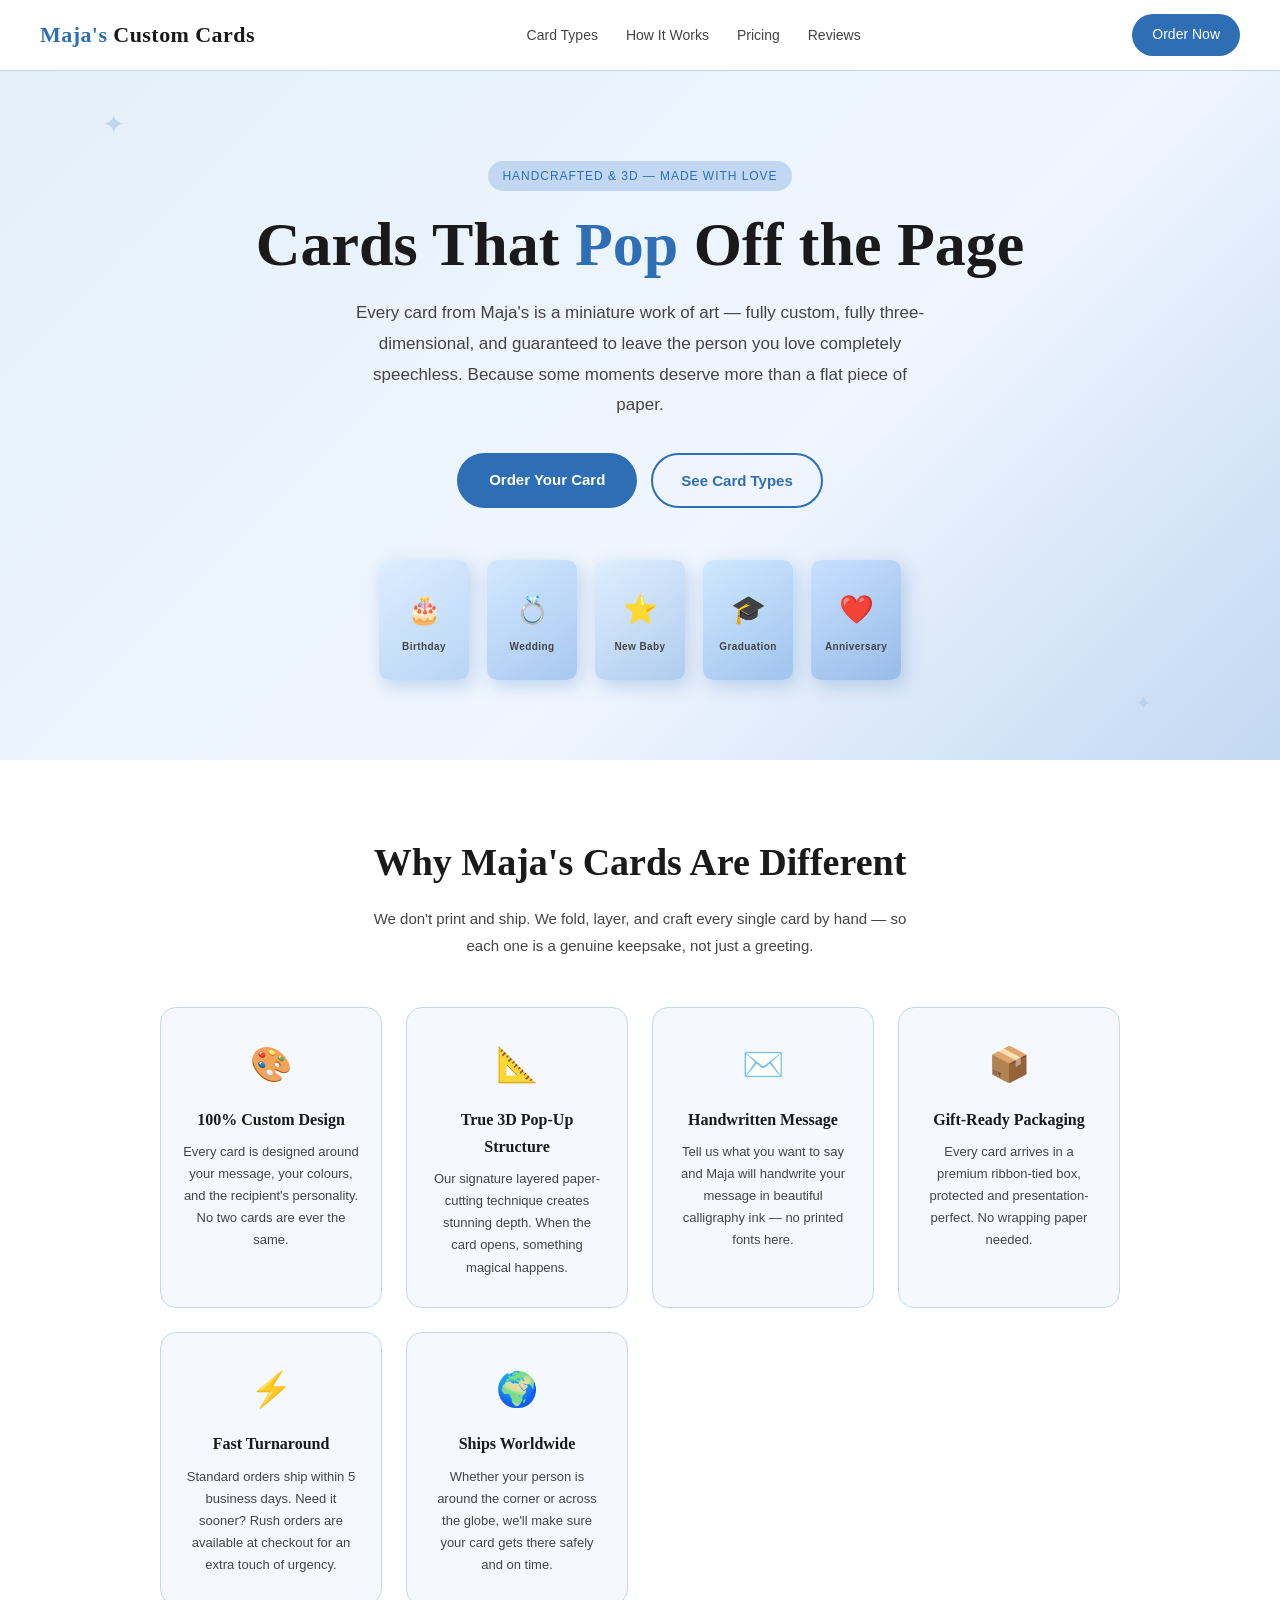
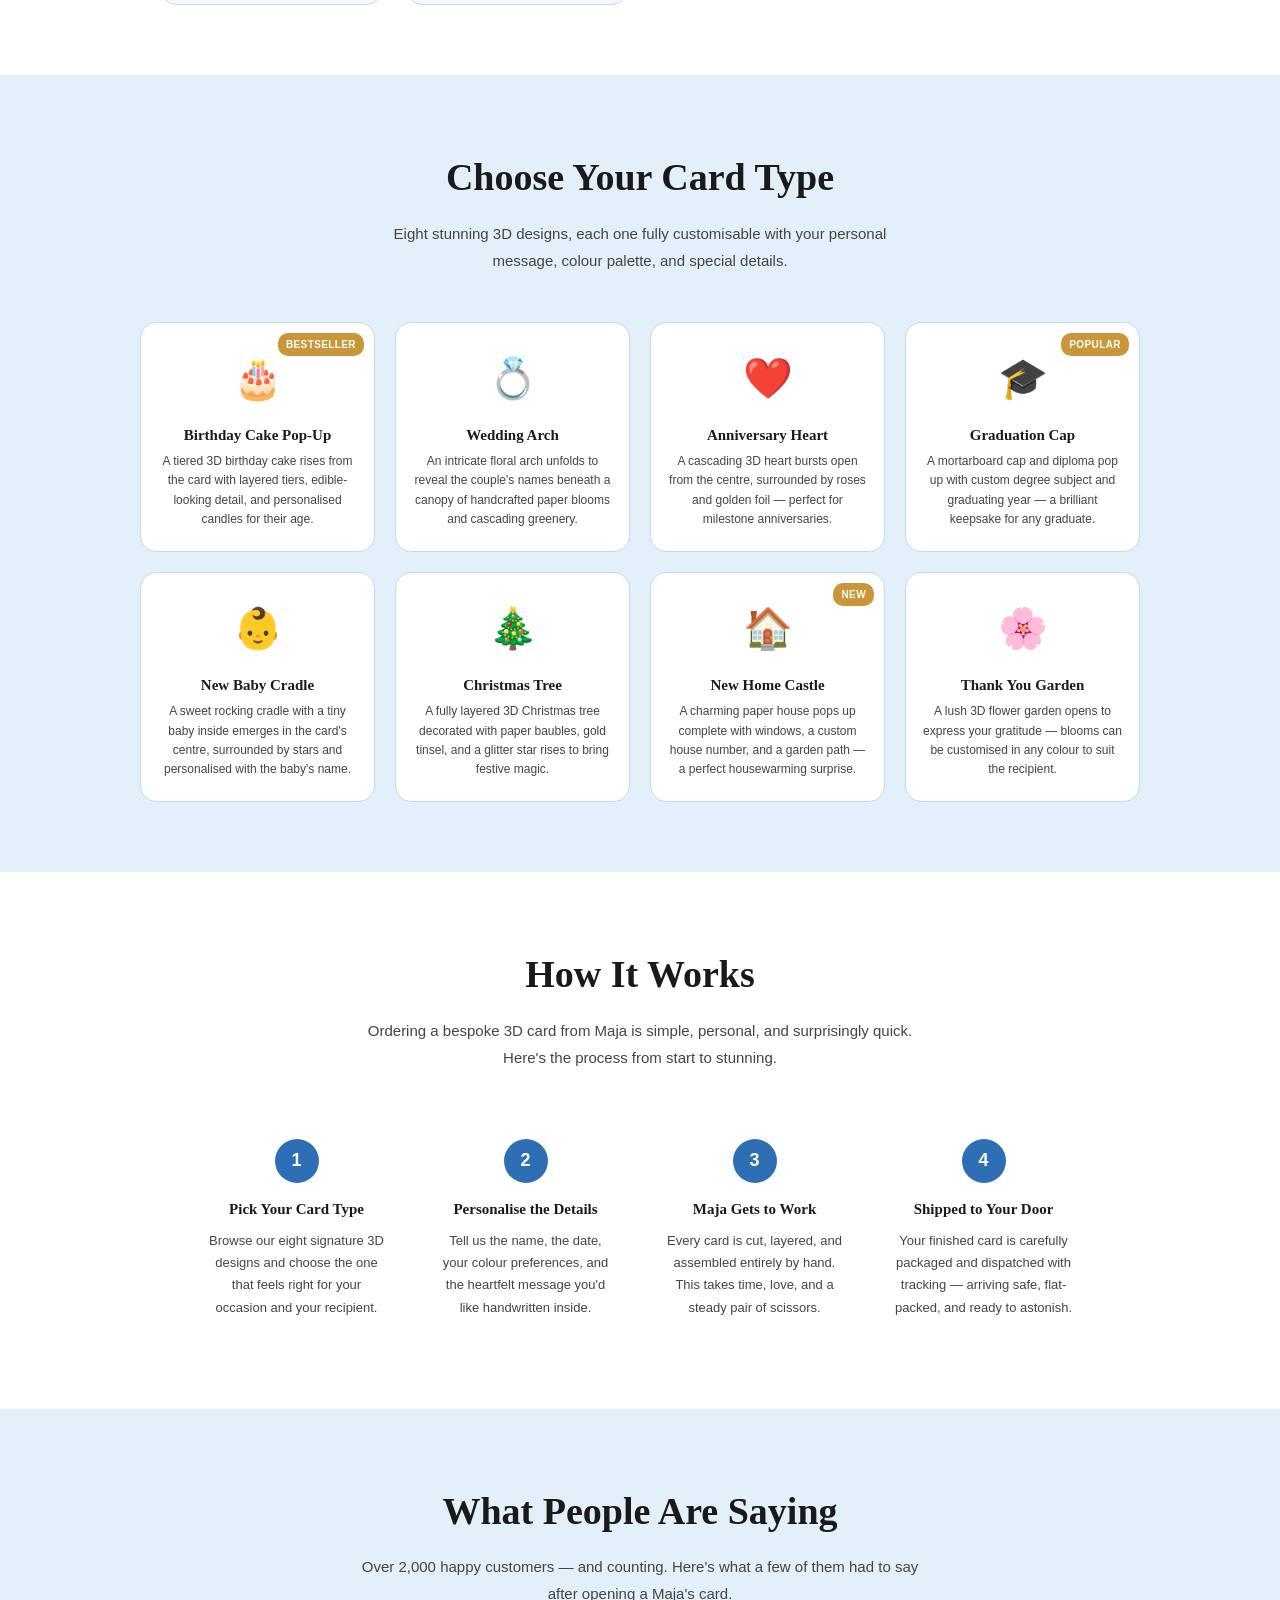
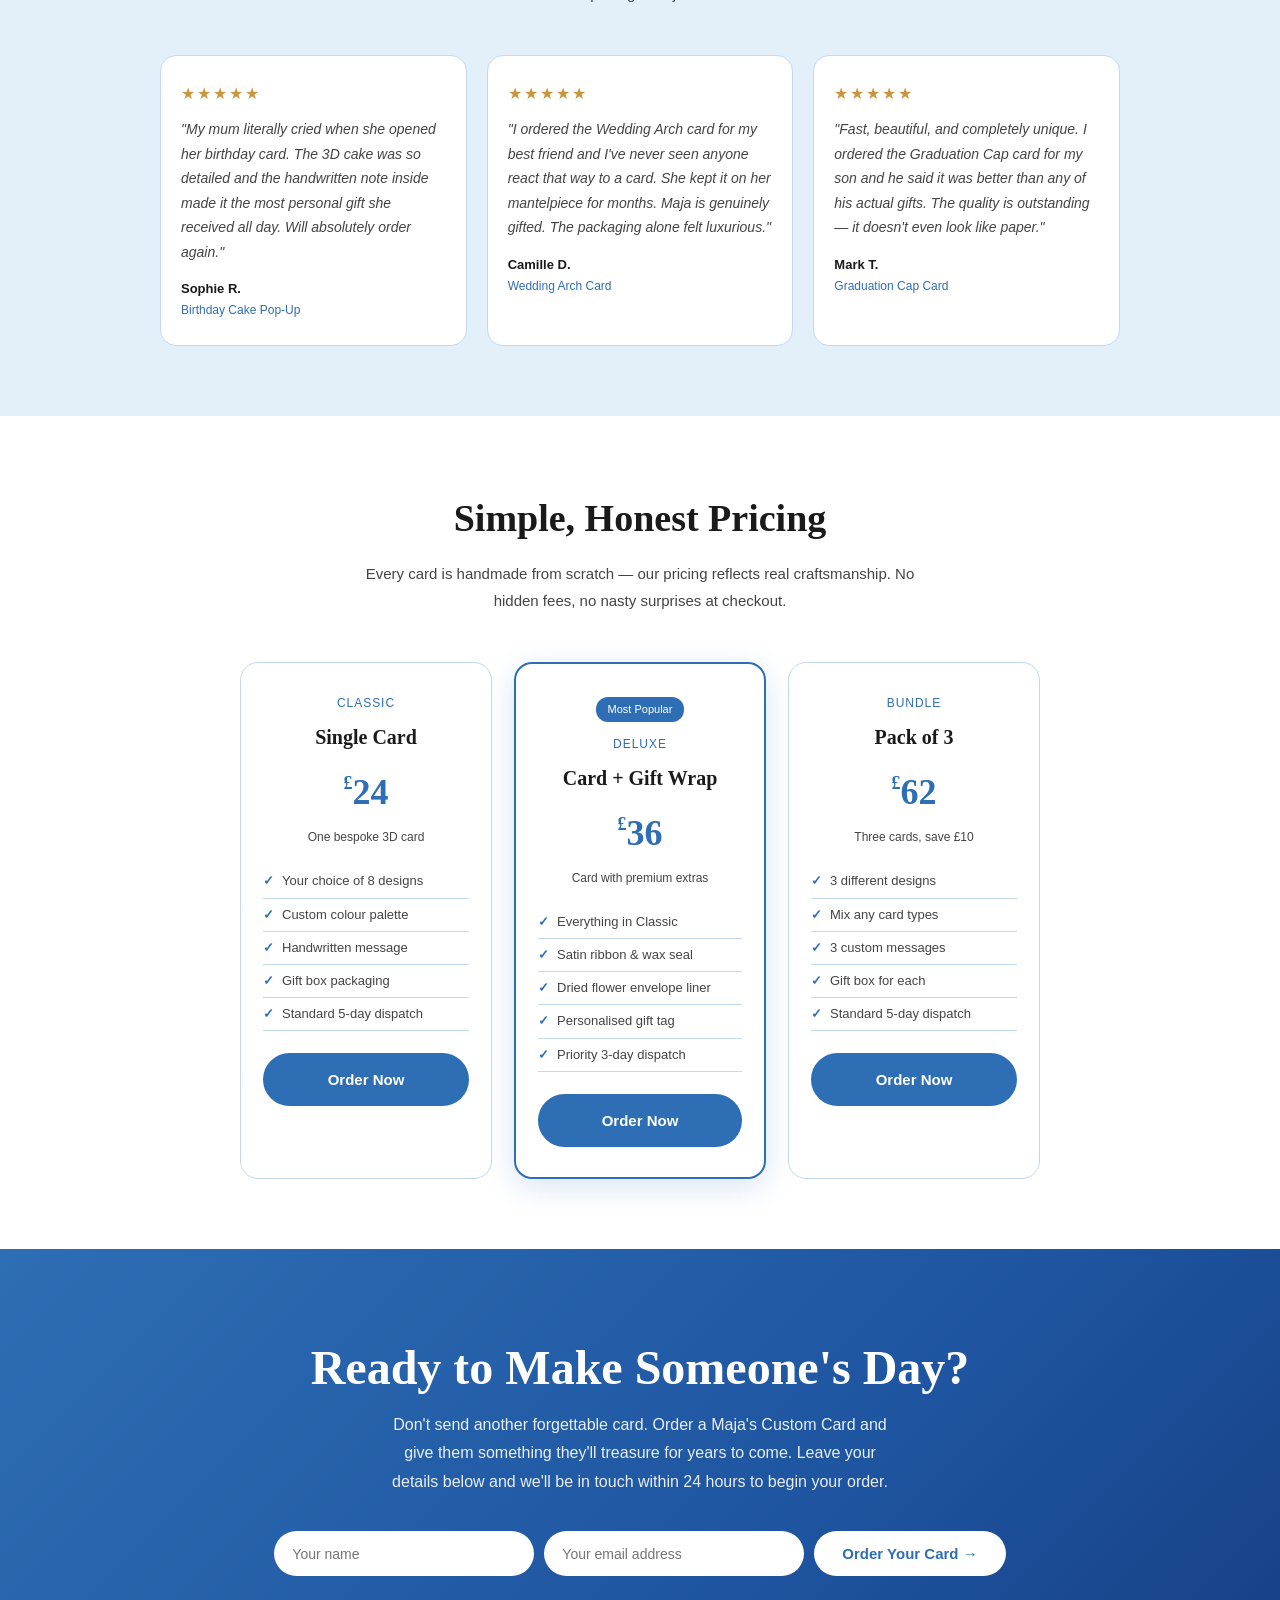
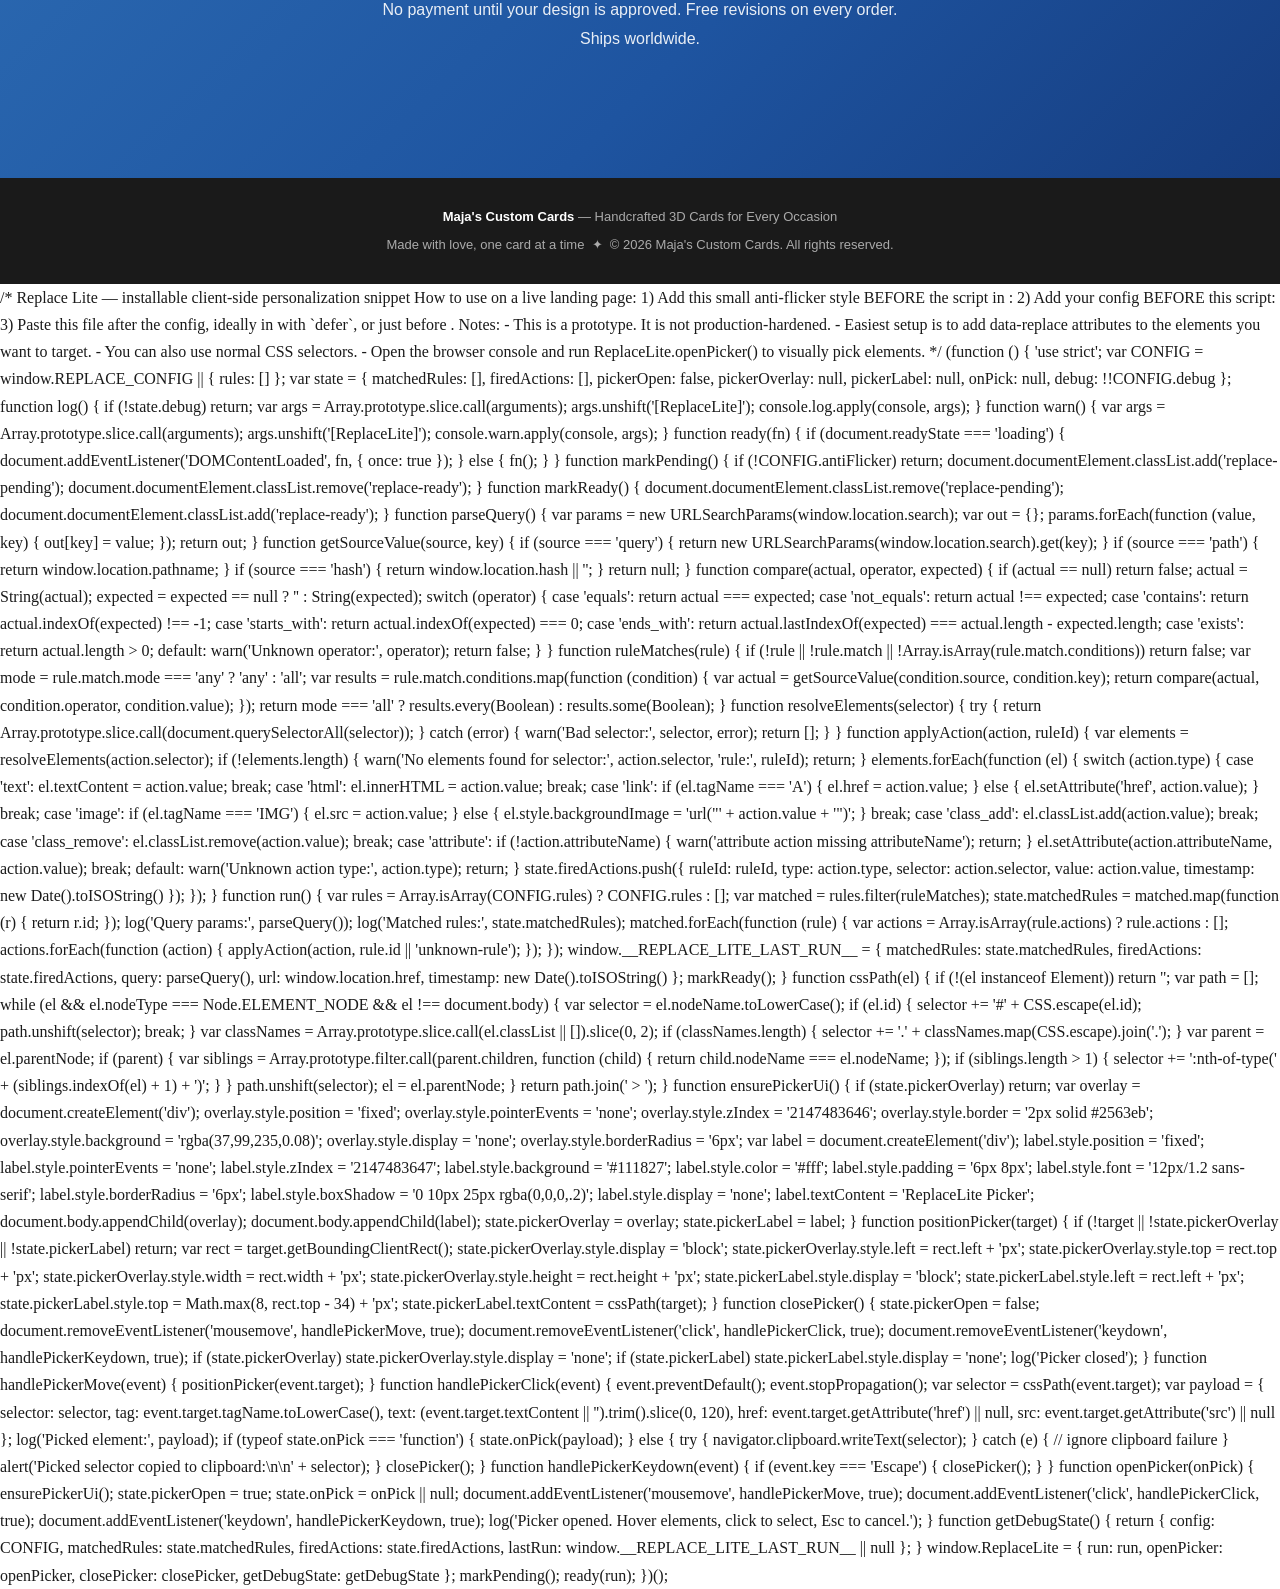
==== index.html @ 39af9af3 "Update index.html to include Replace app MVP code" ====
<!DOCTYPE html>
<html lang="en">
<head>
<meta charset="UTF-8"/>
<meta name="viewport" content="width=device-width, initial-scale=1.0"/>
<title>Maja's Custom Cards</title>
<link rel="stylesheet" href="style.css"/>
  <style>
  html.replace-pending body { opacity: 0; transition: opacity .12s ease; }
  html.replace-ready body { opacity: 1; }
</style>
</head>
<body>

<!-- NAV -->
<nav>
  <div class="logo">Maja's <span>Custom Cards</span></div>
  <ul class="nav-links">
    <li><a href="#cards">Card Types</a></li>
    <li><a href="#how">How It Works</a></li>
    <li><a href="#pricing">Pricing</a></li>
    <li><a href="#reviews">Reviews</a></li>
  </ul>
  <a href="#order" class="nav-cta">Order Now</a>
</nav>

<!-- HERO -->
<section class="hero">
  <div class="hero-tag">Handcrafted &amp; 3D — Made with Love</div>
  <h1 data-replace="headline">Cards That <em>Pop</em> Off the Page</h1>
  <p data-replace="subheadline">Every card from Maja's is a miniature work of art — fully custom, fully three-dimensional, and guaranteed to leave the person you love completely speechless. Because some moments deserve more than a flat piece of paper.</p>
  <div class="hero-btns">
    <a href="#order" class="btn-primary" data-replace="cta">Order Your Card</a>
    <a href="#cards" class="btn-outline">See Card Types</a>
  </div>
  <div class="hero-cards">
    <div class="hero-card-preview hc1">🎂<span>Birthday</span></div>
    <div class="hero-card-preview hc2">💍<span>Wedding</span></div>
    <div class="hero-card-preview hc3">⭐<span>New Baby</span></div>
    <div class="hero-card-preview hc4">🎓<span>Graduation</span></div>
    <div class="hero-card-preview hc5">❤️<span>Anniversary</span></div>
  </div>
</section>

<!-- WHY US -->
<section class="why" id="why">
  <div class="section-header">
    <h2>Why Maja's Cards Are Different</h2>
    <p>We don't print and ship. We fold, layer, and craft every single card by hand — so each one is a genuine keepsake, not just a greeting.</p>
  </div>
  <div class="why-grid">
    <div class="why-card">
      <span class="why-icon">🎨</span>
      <h3>100% Custom Design</h3>
      <p>Every card is designed around your message, your colours, and the recipient's personality. No two cards are ever the same.</p>
    </div>
    <div class="why-card">
      <span class="why-icon">📐</span>
      <h3>True 3D Pop-Up Structure</h3>
      <p>Our signature layered paper-cutting technique creates stunning depth. When the card opens, something magical happens.</p>
    </div>
    <div class="why-card">
      <span class="why-icon">✉️</span>
      <h3>Handwritten Message</h3>
      <p>Tell us what you want to say and Maja will handwrite your message in beautiful calligraphy ink — no printed fonts here.</p>
    </div>
    <div class="why-card">
      <span class="why-icon">📦</span>
      <h3>Gift-Ready Packaging</h3>
      <p>Every card arrives in a premium ribbon-tied box, protected and presentation-perfect. No wrapping paper needed.</p>
    </div>
    <div class="why-card">
      <span class="why-icon">⚡</span>
      <h3>Fast Turnaround</h3>
      <p>Standard orders ship within 5 business days. Need it sooner? Rush orders are available at checkout for an extra touch of urgency.</p>
    </div>
    <div class="why-card">
      <span class="why-icon">🌍</span>
      <h3>Ships Worldwide</h3>
      <p>Whether your person is around the corner or across the globe, we'll make sure your card gets there safely and on time.</p>
    </div>
  </div>
</section>

<!-- CARD TYPES -->
<section class="cards-section" id="cards">
  <div class="section-header">
    <h2>Choose Your Card Type</h2>
    <p>Eight stunning 3D designs, each one fully customisable with your personal message, colour palette, and special details.</p>
  </div>
  <div class="card-grid">
    <div class="card-item">
      <div class="card-badge">BESTSELLER</div>
      <span class="card-emoji">🎂</span>
      <div class="card-name">Birthday Cake Pop-Up</div>
      <div class="card-desc">A tiered 3D birthday cake rises from the card with layered tiers, edible-looking detail, and personalised candles for their age.</div>
    </div>
    <div class="card-item">
      <span class="card-emoji">💍</span>
      <div class="card-name">Wedding Arch</div>
      <div class="card-desc">An intricate floral arch unfolds to reveal the couple's names beneath a canopy of handcrafted paper blooms and cascading greenery.</div>
    </div>
    <div class="card-item">
      <span class="card-emoji">❤️</span>
      <div class="card-name">Anniversary Heart</div>
      <div class="card-desc">A cascading 3D heart bursts open from the centre, surrounded by roses and golden foil — perfect for milestone anniversaries.</div>
    </div>
    <div class="card-item">
      <div class="card-badge">POPULAR</div>
      <span class="card-emoji">🎓</span>
      <div class="card-name">Graduation Cap</div>
      <div class="card-desc">A mortarboard cap and diploma pop up with custom degree subject and graduating year — a brilliant keepsake for any graduate.</div>
    </div>
    <div class="card-item">
      <span class="card-emoji">👶</span>
      <div class="card-name">New Baby Cradle</div>
      <div class="card-desc">A sweet rocking cradle with a tiny baby inside emerges in the card's centre, surrounded by stars and personalised with the baby's name.</div>
    </div>
    <div class="card-item">
      <span class="card-emoji">🎄</span>
      <div class="card-name">Christmas Tree</div>
      <div class="card-desc">A fully layered 3D Christmas tree decorated with paper baubles, gold tinsel, and a glitter star rises to bring festive magic.</div>
    </div>
    <div class="card-item">
      <div class="card-badge">NEW</div>
      <span class="card-emoji">🏠</span>
      <div class="card-name">New Home Castle</div>
      <div class="card-desc">A charming paper house pops up complete with windows, a custom house number, and a garden path — a perfect housewarming surprise.</div>
    </div>
    <div class="card-item">
      <span class="card-emoji">🌸</span>
      <div class="card-name">Thank You Garden</div>
      <div class="card-desc">A lush 3D flower garden opens to express your gratitude — blooms can be customised in any colour to suit the recipient.</div>
    </div>
  </div>
</section>

<!-- HOW IT WORKS -->
<section class="how" id="how">
  <div class="section-header">
    <h2>How It Works</h2>
    <p>Ordering a bespoke 3D card from Maja is simple, personal, and surprisingly quick. Here's the process from start to stunning.</p>
  </div>
  <div class="steps">
    <div class="step">
      <div class="step-num">1</div>
      <h3>Pick Your Card Type</h3>
      <p>Browse our eight signature 3D designs and choose the one that feels right for your occasion and your recipient.</p>
    </div>
    <div class="step">
      <div class="step-num">2</div>
      <h3>Personalise the Details</h3>
      <p>Tell us the name, the date, your colour preferences, and the heartfelt message you'd like handwritten inside.</p>
    </div>
    <div class="step">
      <div class="step-num">3</div>
      <h3>Maja Gets to Work</h3>
      <p>Every card is cut, layered, and assembled entirely by hand. This takes time, love, and a steady pair of scissors.</p>
    </div>
    <div class="step">
      <div class="step-num">4</div>
      <h3>Shipped to Your Door</h3>
      <p>Your finished card is carefully packaged and dispatched with tracking — arriving safe, flat-packed, and ready to astonish.</p>
    </div>
  </div>
</section>

<!-- TESTIMONIALS -->
<section class="testimonials" id="reviews">
  <div class="section-header">
    <h2>What People Are Saying</h2>
    <p>Over 2,000 happy customers — and counting. Here's what a few of them had to say after opening a Maja's card.</p>
  </div>
  <div class="testi-grid">
    <div class="testi-card">
      <div class="testi-stars">★★★★★</div>
      <p class="testi-text">"My mum literally cried when she opened her birthday card. The 3D cake was so detailed and the handwritten note inside made it the most personal gift she received all day. Will absolutely order again."</p>
      <div class="testi-name">Sophie R.</div>
      <div class="testi-detail">Birthday Cake Pop-Up</div>
    </div>
    <div class="testi-card">
      <div class="testi-stars">★★★★★</div>
      <p class="testi-text">"I ordered the Wedding Arch card for my best friend and I've never seen anyone react that way to a card. She kept it on her mantelpiece for months. Maja is genuinely gifted. The packaging alone felt luxurious."</p>
      <div class="testi-name">Camille D.</div>
      <div class="testi-detail">Wedding Arch Card</div>
    </div>
    <div class="testi-card">
      <div class="testi-stars">★★★★★</div>
      <p class="testi-text">"Fast, beautiful, and completely unique. I ordered the Graduation Cap card for my son and he said it was better than any of his actual gifts. The quality is outstanding — it doesn't even look like paper."</p>
      <div class="testi-name">Mark T.</div>
      <div class="testi-detail">Graduation Cap Card</div>
    </div>
  </div>
</section>

<!-- PRICING -->
<section class="pricing" id="pricing">
  <div class="section-header">
    <h2>Simple, Honest Pricing</h2>
    <p>Every card is handmade from scratch — our pricing reflects real craftsmanship. No hidden fees, no nasty surprises at checkout.</p>
  </div>
  <div class="price-grid">
    <div class="price-card">
      <div class="price-label">Classic</div>
      <div class="price-name">Single Card</div>
      <div class="price-amount"><sup>£</sup>24</div>
      <div class="price-sub">One bespoke 3D card</div>
      <ul class="price-features">
        <li>Your choice of 8 designs</li>
        <li>Custom colour palette</li>
        <li>Handwritten message</li>
        <li>Gift box packaging</li>
        <li>Standard 5-day dispatch</li>
      </ul>
      <a href="#order" class="btn-primary" style="display:block;text-align:center">Order Now</a>
    </div>
    <div class="price-card featured">
      <div class="popular-badge">Most Popular</div>
      <div class="price-label">Deluxe</div>
      <div class="price-name">Card + Gift Wrap</div>
      <div class="price-amount"><sup>£</sup>36</div>
      <div class="price-sub">Card with premium extras</div>
      <ul class="price-features">
        <li>Everything in Classic</li>
        <li>Satin ribbon &amp; wax seal</li>
        <li>Dried flower envelope liner</li>
        <li>Personalised gift tag</li>
        <li>Priority 3-day dispatch</li>
      </ul>
      <a href="#order" class="btn-primary" style="display:block;text-align:center">Order Now</a>
    </div>
    <div class="price-card">
      <div class="price-label">Bundle</div>
      <div class="price-name">Pack of 3</div>
      <div class="price-amount"><sup>£</sup>62</div>
      <div class="price-sub">Three cards, save £10</div>
      <ul class="price-features">
        <li>3 different designs</li>
        <li>Mix any card types</li>
        <li>3 custom messages</li>
        <li>Gift box for each</li>
        <li>Standard 5-day dispatch</li>
      </ul>
      <a href="#order" class="btn-primary" style="display:block;text-align:center">Order Now</a>
    </div>
  </div>
</section>

<!-- FINAL CTA -->
<section class="cta" id="order">
  <h2>Ready to Make Someone's Day?</h2>
  <p>Don't send another forgettable card. Order a Maja's Custom Card and give them something they'll treasure for years to come. Leave your details below and we'll be in touch within 24 hours to begin your order.</p>
  <div class="cta-form">
    <input class="cta-input" type="text" placeholder="Your name" />
    <input class="cta-input" type="email" placeholder="Your email address" />
    <button class="btn-white">Order Your Card →</button>
  </div>
  <p class="cta-note">No payment until your design is approved. Free revisions on every order. Ships worldwide.</p>
</section>

<!-- FOOTER -->
<footer>
  <strong>Maja's Custom Cards</strong> — Handcrafted 3D Cards for Every Occasion<br/>
  <span style="margin-top:6px;display:inline-block">Made with love, one card at a time &nbsp;✦&nbsp; © 2026 Maja's Custom Cards. All rights reserved.</span>
</footer>
<script>
window.REPLACE_CONFIG = {
  debug: true,
  antiFlicker: true,
  rules: [
    {
      id: 'rule-wedding',
      match: {
        mode: 'all',
        conditions: [
          { source: 'query', key: 'adcopy', operator: 'equals', value: 'wedding' }
        ]
      },
      actions: [
        {
          type: 'text',
          selector: '[data-replace="headline"]',
          value: 'Wedding Cards They’ll Keep Forever'
        },
        {
          type: 'text',
          selector: '[data-replace="subheadline"]',
          value: 'Handcrafted 3D wedding cards with personalised details, elegant paper design, and a keepsake feel your couple will never forget.'
        },
        {
          type: 'text',
          selector: '[data-replace="cta"]',
          value: 'Order a Wedding Card'
        },
        {
          type: 'link',
          selector: '[data-replace="cta"]',
          value: '#pricing'
        }
      ]
    },
    {
      id: 'rule-birthday',
      match: {
        mode: 'all',
        conditions: [
          { source: 'query', key: 'adcopy', operator: 'equals', value: 'birthday' }
        ]
      },
      actions: [
        {
          type: 'text',
          selector: '[data-replace="headline"]',
          value: 'Birthday Cards That Wow Instantly'
        },
        {
          type: 'text',
          selector: '[data-replace="subheadline"]',
          value: 'Custom 3D birthday cards handmade with layered detail, handwritten messages, and a memorable unboxing experience.'
        },
        {
          type: 'text',
          selector: '[data-replace="cta"]',
          value: 'Shop Birthday Cards'
        },
        {
          type: 'link',
          selector: '[data-replace="cta"]',
          value: '#card-types'
        }
      ]
    }
  ]
};
</script>
  /*
  Replace Lite — installable client-side personalization snippet

  How to use on a live landing page:

  1) Add this small anti-flicker style BEFORE the script in <head>:

     <style>
       html.replace-pending body { opacity: 0; transition: opacity .12s ease; }
       html.replace-ready body { opacity: 1; }
     </style>

  2) Add your config BEFORE this script:

     <script>
       window.REPLACE_CONFIG = {
         debug: true,
         antiFlicker: true,
         rules: [
           {
             id: 'rule-apply-now',
             match: {
               mode: 'all',
               conditions: [
                 { source: 'query', key: 'adcopy', operator: 'equals', value: 'apply-now' }
               ]
             },
             actions: [
               {
                 type: 'text',
                 selector: '[data-replace="headline"]',
                 value: 'Apply in less than 10 minutes.'
               },
               {
                 type: 'text',
                 selector: '[data-replace="subheadline"]',
                 value: 'Easy coverage that protects your mortgage, income, and family.'
               },
               {
                 type: 'text',
                 selector: '[data-replace="cta"]',
                 value: 'Apply Now'
               },
               {
                 type: 'link',
                 selector: '[data-replace="cta"]',
                 value: '/apply'
               },
               {
                 type: 'image',
                 selector: '[data-replace="hero-image"]',
                 value: 'https://images.unsplash.com/photo-1517841905240-472988babdf9?auto=format&fit=crop&w=1200&q=80'
               }
             ]
           },
           {
             id: 'rule-quote',
             match: {
               mode: 'all',
               conditions: [
                 { source: 'query', key: 'adcopy', operator: 'equals', value: 'get-a-quote' }
               ]
             },
             actions: [
               {
                 type: 'text',
                 selector: '[data-replace="headline"]',
                 value: 'No medical exam required.'
               },
               {
                 type: 'text',
                 selector: '[data-replace="subheadline"]',
                 value: 'Get up to $500K in coverage with a simple online quote flow.'
               },
               {
                 type: 'text',
                 selector: '[data-replace="cta"]',
                 value: 'Get a Quote'
               },
               {
                 type: 'link',
                 selector: '[data-replace="cta"]',
                 value: '/quote'
               }
             ]
           }
         ]
       };
     </script>

  3) Paste this file after the config, ideally in <head> with `defer`, or just before </body>.

  Notes:
  - This is a prototype. It is not production-hardened.
  - Easiest setup is to add data-replace attributes to the elements you want to target.
  - You can also use normal CSS selectors.
  - Open the browser console and run ReplaceLite.openPicker() to visually pick elements.
*/

(function () {
  'use strict';

  var CONFIG = window.REPLACE_CONFIG || { rules: [] };
  var state = {
    matchedRules: [],
    firedActions: [],
    pickerOpen: false,
    pickerOverlay: null,
    pickerLabel: null,
    onPick: null,
    debug: !!CONFIG.debug
  };

  function log() {
    if (!state.debug) return;
    var args = Array.prototype.slice.call(arguments);
    args.unshift('[ReplaceLite]');
    console.log.apply(console, args);
  }

  function warn() {
    var args = Array.prototype.slice.call(arguments);
    args.unshift('[ReplaceLite]');
    console.warn.apply(console, args);
  }

  function ready(fn) {
    if (document.readyState === 'loading') {
      document.addEventListener('DOMContentLoaded', fn, { once: true });
    } else {
      fn();
    }
  }

  function markPending() {
    if (!CONFIG.antiFlicker) return;
    document.documentElement.classList.add('replace-pending');
    document.documentElement.classList.remove('replace-ready');
  }

  function markReady() {
    document.documentElement.classList.remove('replace-pending');
    document.documentElement.classList.add('replace-ready');
  }

  function parseQuery() {
    var params = new URLSearchParams(window.location.search);
    var out = {};
    params.forEach(function (value, key) {
      out[key] = value;
    });
    return out;
  }

  function getSourceValue(source, key) {
    if (source === 'query') {
      return new URLSearchParams(window.location.search).get(key);
    }
    if (source === 'path') {
      return window.location.pathname;
    }
    if (source === 'hash') {
      return window.location.hash || '';
    }
    return null;
  }

  function compare(actual, operator, expected) {
    if (actual == null) return false;
    actual = String(actual);
    expected = expected == null ? '' : String(expected);

    switch (operator) {
      case 'equals':
        return actual === expected;
      case 'not_equals':
        return actual !== expected;
      case 'contains':
        return actual.indexOf(expected) !== -1;
      case 'starts_with':
        return actual.indexOf(expected) === 0;
      case 'ends_with':
        return actual.lastIndexOf(expected) === actual.length - expected.length;
      case 'exists':
        return actual.length > 0;
      default:
        warn('Unknown operator:', operator);
        return false;
    }
  }

  function ruleMatches(rule) {
    if (!rule || !rule.match || !Array.isArray(rule.match.conditions)) return false;

    var mode = rule.match.mode === 'any' ? 'any' : 'all';
    var results = rule.match.conditions.map(function (condition) {
      var actual = getSourceValue(condition.source, condition.key);
      return compare(actual, condition.operator, condition.value);
    });

    return mode === 'all'
      ? results.every(Boolean)
      : results.some(Boolean);
  }

  function resolveElements(selector) {
    try {
      return Array.prototype.slice.call(document.querySelectorAll(selector));
    } catch (error) {
      warn('Bad selector:', selector, error);
      return [];
    }
  }

  function applyAction(action, ruleId) {
    var elements = resolveElements(action.selector);
    if (!elements.length) {
      warn('No elements found for selector:', action.selector, 'rule:', ruleId);
      return;
    }

    elements.forEach(function (el) {
      switch (action.type) {
        case 'text':
          el.textContent = action.value;
          break;
        case 'html':
          el.innerHTML = action.value;
          break;
        case 'link':
          if (el.tagName === 'A') {
            el.href = action.value;
          } else {
            el.setAttribute('href', action.value);
          }
          break;
        case 'image':
          if (el.tagName === 'IMG') {
            el.src = action.value;
          } else {
            el.style.backgroundImage = 'url("' + action.value + '")';
          }
          break;
        case 'class_add':
          el.classList.add(action.value);
          break;
        case 'class_remove':
          el.classList.remove(action.value);
          break;
        case 'attribute':
          if (!action.attributeName) {
            warn('attribute action missing attributeName');
            return;
          }
          el.setAttribute(action.attributeName, action.value);
          break;
        default:
          warn('Unknown action type:', action.type);
          return;
      }

      state.firedActions.push({
        ruleId: ruleId,
        type: action.type,
        selector: action.selector,
        value: action.value,
        timestamp: new Date().toISOString()
      });
    });
  }

  function run() {
    var rules = Array.isArray(CONFIG.rules) ? CONFIG.rules : [];
    var matched = rules.filter(ruleMatches);
    state.matchedRules = matched.map(function (r) { return r.id; });

    log('Query params:', parseQuery());
    log('Matched rules:', state.matchedRules);

    matched.forEach(function (rule) {
      var actions = Array.isArray(rule.actions) ? rule.actions : [];
      actions.forEach(function (action) {
        applyAction(action, rule.id || 'unknown-rule');
      });
    });

    window.__REPLACE_LITE_LAST_RUN__ = {
      matchedRules: state.matchedRules,
      firedActions: state.firedActions,
      query: parseQuery(),
      url: window.location.href,
      timestamp: new Date().toISOString()
    };

    markReady();
  }

  function cssPath(el) {
    if (!(el instanceof Element)) return '';
    var path = [];
    while (el && el.nodeType === Node.ELEMENT_NODE && el !== document.body) {
      var selector = el.nodeName.toLowerCase();
      if (el.id) {
        selector += '#' + CSS.escape(el.id);
        path.unshift(selector);
        break;
      }
      var classNames = Array.prototype.slice.call(el.classList || []).slice(0, 2);
      if (classNames.length) {
        selector += '.' + classNames.map(CSS.escape).join('.');
      }
      var parent = el.parentNode;
      if (parent) {
        var siblings = Array.prototype.filter.call(parent.children, function (child) {
          return child.nodeName === el.nodeName;
        });
        if (siblings.length > 1) {
          selector += ':nth-of-type(' + (siblings.indexOf(el) + 1) + ')';
        }
      }
      path.unshift(selector);
      el = el.parentNode;
    }
    return path.join(' > ');
  }

  function ensurePickerUi() {
    if (state.pickerOverlay) return;

    var overlay = document.createElement('div');
    overlay.style.position = 'fixed';
    overlay.style.pointerEvents = 'none';
    overlay.style.zIndex = '2147483646';
    overlay.style.border = '2px solid #2563eb';
    overlay.style.background = 'rgba(37,99,235,0.08)';
    overlay.style.display = 'none';
    overlay.style.borderRadius = '6px';

    var label = document.createElement('div');
    label.style.position = 'fixed';
    label.style.pointerEvents = 'none';
    label.style.zIndex = '2147483647';
    label.style.background = '#111827';
    label.style.color = '#fff';
    label.style.padding = '6px 8px';
    label.style.font = '12px/1.2 sans-serif';
    label.style.borderRadius = '6px';
    label.style.boxShadow = '0 10px 25px rgba(0,0,0,.2)';
    label.style.display = 'none';
    label.textContent = 'ReplaceLite Picker';

    document.body.appendChild(overlay);
    document.body.appendChild(label);

    state.pickerOverlay = overlay;
    state.pickerLabel = label;
  }

  function positionPicker(target) {
    if (!target || !state.pickerOverlay || !state.pickerLabel) return;
    var rect = target.getBoundingClientRect();
    state.pickerOverlay.style.display = 'block';
    state.pickerOverlay.style.left = rect.left + 'px';
    state.pickerOverlay.style.top = rect.top + 'px';
    state.pickerOverlay.style.width = rect.width + 'px';
    state.pickerOverlay.style.height = rect.height + 'px';

    state.pickerLabel.style.display = 'block';
    state.pickerLabel.style.left = rect.left + 'px';
    state.pickerLabel.style.top = Math.max(8, rect.top - 34) + 'px';
    state.pickerLabel.textContent = cssPath(target);
  }

  function closePicker() {
    state.pickerOpen = false;
    document.removeEventListener('mousemove', handlePickerMove, true);
    document.removeEventListener('click', handlePickerClick, true);
    document.removeEventListener('keydown', handlePickerKeydown, true);
    if (state.pickerOverlay) state.pickerOverlay.style.display = 'none';
    if (state.pickerLabel) state.pickerLabel.style.display = 'none';
    log('Picker closed');
  }

  function handlePickerMove(event) {
    positionPicker(event.target);
  }

  function handlePickerClick(event) {
    event.preventDefault();
    event.stopPropagation();
    var selector = cssPath(event.target);
    var payload = {
      selector: selector,
      tag: event.target.tagName.toLowerCase(),
      text: (event.target.textContent || '').trim().slice(0, 120),
      href: event.target.getAttribute('href') || null,
      src: event.target.getAttribute('src') || null
    };
    log('Picked element:', payload);
    if (typeof state.onPick === 'function') {
      state.onPick(payload);
    } else {
      try {
        navigator.clipboard.writeText(selector);
      } catch (e) {
        // ignore clipboard failure
      }
      alert('Picked selector copied to clipboard:\n\n' + selector);
    }
    closePicker();
  }

  function handlePickerKeydown(event) {
    if (event.key === 'Escape') {
      closePicker();
    }
  }

  function openPicker(onPick) {
    ensurePickerUi();
    state.pickerOpen = true;
    state.onPick = onPick || null;
    document.addEventListener('mousemove', handlePickerMove, true);
    document.addEventListener('click', handlePickerClick, true);
    document.addEventListener('keydown', handlePickerKeydown, true);
    log('Picker opened. Hover elements, click to select, Esc to cancel.');
  }

  function getDebugState() {
    return {
      config: CONFIG,
      matchedRules: state.matchedRules,
      firedActions: state.firedActions,
      lastRun: window.__REPLACE_LITE_LAST_RUN__ || null
    };
  }

  window.ReplaceLite = {
    run: run,
    openPicker: openPicker,
    closePicker: closePicker,
    getDebugState: getDebugState
  };

  markPending();
  ready(run);
})();

</body>
</html>
---- style.css ----
*{box-sizing:border-box;margin:0;padding:0}
:root{
  --pink:#e4f0f9;
  --pink2:#c2d8f2;
  --pink3:#a0c0e8;
  --rose:#2e6eb5;
  --dark:#1a1a1a;
  --mid:#444;
  --light:#f5f9ff;
  --gold:#c9963a;
}
html{scroll-behavior:smooth}
body{font-family:'Georgia',serif;background:#fff;color:var(--dark);line-height:1.7}

/* NAV */
nav{background:#fff;border-bottom:1.5px solid var(--pink2);padding:14px 40px;display:flex;align-items:center;justify-content:space-between;position:sticky;top:0;z-index:100}
.logo{font-size:22px;font-weight:700;color:var(--rose);letter-spacing:0.02em}
.logo span{color:var(--dark)}
.nav-links{display:flex;gap:28px;list-style:none}
.nav-links a{text-decoration:none;color:var(--mid);font-size:14px;font-family:'Arial',sans-serif;transition:color .2s}
.nav-links a:hover{color:var(--rose)}
.nav-cta{background:var(--rose);color:#fff;padding:9px 20px;border-radius:30px;text-decoration:none;font-size:14px;font-family:'Arial',sans-serif;transition:background .2s}
.nav-cta:hover{background:#1e54a0}

/* HERO */
.hero{background:linear-gradient(135deg,var(--pink) 0%,#f0f6ff 60%,var(--pink2) 100%);padding:90px 40px 80px;text-align:center;position:relative;overflow:hidden}
.hero::before{content:'✦';position:absolute;top:30px;left:8%;font-size:28px;color:var(--pink3);opacity:.5}
.hero::after{content:'✦';position:absolute;bottom:40px;right:10%;font-size:20px;color:var(--pink3);opacity:.4}
.hero-tag{display:inline-block;background:var(--pink2);color:var(--rose);font-size:12px;font-family:'Arial',sans-serif;padding:5px 14px;border-radius:20px;letter-spacing:.08em;text-transform:uppercase;margin-bottom:18px}
.hero h1{font-size:clamp(36px,5vw,62px);color:var(--dark);line-height:1.15;margin-bottom:18px;font-weight:700}
.hero h1 em{color:var(--rose);font-style:normal}
.hero p{font-size:17px;color:var(--mid);max-width:580px;margin:0 auto 32px;font-family:'Arial',sans-serif;line-height:1.8}
.hero-btns{display:flex;gap:14px;justify-content:center;flex-wrap:wrap}
.btn-primary{background:var(--rose);color:#fff;padding:14px 32px;border-radius:30px;text-decoration:none;font-size:15px;font-family:'Arial',sans-serif;font-weight:600;transition:background .2s,transform .15s}
.btn-primary:hover{background:#1e54a0;transform:translateY(-2px)}
.btn-outline{background:transparent;color:var(--rose);border:2px solid var(--rose);padding:13px 28px;border-radius:30px;text-decoration:none;font-size:15px;font-family:'Arial',sans-serif;font-weight:600;transition:all .2s}
.btn-outline:hover{background:var(--pink);transform:translateY(-2px)}
.hero-cards{display:flex;justify-content:center;gap:18px;margin-top:52px;flex-wrap:wrap}
.hero-card-preview{width:90px;height:120px;border-radius:10px;box-shadow:4px 6px 18px rgba(46,110,181,.25);transform-style:preserve-3d;transition:transform .3s;cursor:pointer;display:flex;align-items:center;justify-content:center;font-size:28px;flex-direction:column;gap:4px}
.hero-card-preview:hover{transform:rotateY(-12deg) rotateX(6deg) translateY(-6px)}
.hc1{background:linear-gradient(145deg,#ddeeff,#b8d4f5)}
.hc2{background:linear-gradient(145deg,#d4e8ff,#a8c8f0)}
.hc3{background:linear-gradient(145deg,#e0eeff,#b0ccee)}
.hc4{background:linear-gradient(145deg,#d0e8ff,#a0c4ee)}
.hc5{background:linear-gradient(145deg,#c8e0ff,#98bce8)}
.hero-card-preview span{font-size:10px;color:var(--mid);font-family:'Arial',sans-serif;font-weight:600;text-align:center;letter-spacing:.04em}

section{padding:70px 40px}

/* WHY */
.why{background:#fff}
.section-header{text-align:center;margin-bottom:48px}
.section-header h2{font-size:clamp(26px,3.5vw,38px);margin-bottom:10px;color:var(--dark)}
.section-header p{font-size:15px;color:var(--mid);max-width:560px;margin:0 auto;font-family:'Arial',sans-serif;line-height:1.8}
.why-grid{display:grid;grid-template-columns:repeat(auto-fit,minmax(210px,1fr));gap:24px;max-width:960px;margin:0 auto}
.why-card{background:var(--light);border:1.5px solid var(--pink2);border-radius:16px;padding:28px 22px;text-align:center;transition:box-shadow .2s,transform .2s}
.why-card:hover{box-shadow:0 8px 28px rgba(46,110,181,.15);transform:translateY(-4px)}
.why-icon{font-size:34px;margin-bottom:12px;display:block}
.why-card h3{font-size:16px;margin-bottom:8px;color:var(--dark)}
.why-card p{font-size:13px;color:var(--mid);font-family:'Arial',sans-serif;line-height:1.7}

/* CARDS */
.cards-section{background:var(--pink)}
.card-grid{display:grid;grid-template-columns:repeat(auto-fill,minmax(200px,1fr));gap:20px;max-width:1000px;margin:0 auto}
.card-item{background:#fff;border:1.5px solid var(--pink2);border-radius:16px;padding:22px 16px;text-align:center;cursor:pointer;transition:all .25s;position:relative;overflow:hidden}
.card-item::before{content:'';position:absolute;inset:0;background:var(--pink);opacity:0;transition:opacity .2s}
.card-item:hover{transform:translateY(-6px) rotateZ(-1deg);box-shadow:0 12px 32px rgba(46,110,181,.2)}
.card-item:hover::before{opacity:.3}
.card-emoji{font-size:40px;margin-bottom:10px;display:block;position:relative}
.card-name{font-size:15px;font-weight:700;color:var(--dark);margin-bottom:4px;position:relative}
.card-desc{font-size:12px;color:var(--mid);font-family:'Arial',sans-serif;line-height:1.6;position:relative}
.card-badge{position:absolute;top:10px;right:10px;background:var(--gold);color:#fff;font-size:10px;font-family:'Arial',sans-serif;font-weight:700;padding:3px 8px;border-radius:10px;letter-spacing:.04em}

/* HOW IT WORKS */
.how{background:#fff}
.steps{display:grid;grid-template-columns:repeat(auto-fit,minmax(200px,1fr));gap:16px;max-width:900px;margin:0 auto;position:relative}
.step{text-align:center;padding:20px 16px}
.step-num{width:44px;height:44px;background:var(--rose);color:#fff;border-radius:50%;display:flex;align-items:center;justify-content:center;font-size:18px;font-weight:700;margin:0 auto 14px;font-family:'Arial',sans-serif}
.step h3{font-size:15px;margin-bottom:8px;color:var(--dark)}
.step p{font-size:13px;color:var(--mid);font-family:'Arial',sans-serif;line-height:1.7}

/* TESTIMONIALS */
.testimonials{background:var(--pink)}
.testi-grid{display:grid;grid-template-columns:repeat(auto-fit,minmax(260px,1fr));gap:20px;max-width:960px;margin:0 auto}
.testi-card{background:#fff;border:1.5px solid var(--pink2);border-radius:16px;padding:24px 20px}
.testi-stars{color:var(--gold);font-size:16px;margin-bottom:10px;letter-spacing:2px}
.testi-text{font-size:14px;color:var(--mid);font-family:'Arial',sans-serif;line-height:1.75;margin-bottom:14px;font-style:italic}
.testi-name{font-size:13px;font-weight:700;color:var(--dark);font-family:'Arial',sans-serif}
.testi-detail{font-size:12px;color:var(--rose);font-family:'Arial',sans-serif}

/* PRICING */
.pricing{background:#fff}
.price-grid{display:grid;grid-template-columns:repeat(auto-fit,minmax(220px,1fr));gap:22px;max-width:800px;margin:0 auto}
.price-card{border:1.5px solid var(--pink2);border-radius:18px;padding:30px 22px;text-align:center;transition:all .2s}
.price-card.featured{border-color:var(--rose);border-width:2.5px;box-shadow:0 8px 30px rgba(46,110,181,.18)}
.price-card:hover{transform:translateY(-4px)}
.price-label{font-size:12px;text-transform:uppercase;letter-spacing:.08em;color:var(--rose);font-family:'Arial',sans-serif;margin-bottom:6px}
.price-name{font-size:20px;font-weight:700;margin-bottom:8px}
.price-amount{font-size:36px;font-weight:700;color:var(--rose);margin-bottom:4px}
.price-amount sup{font-size:18px;vertical-align:top;margin-top:6px;display:inline-block}
.price-sub{font-size:12px;color:var(--mid);font-family:'Arial',sans-serif;margin-bottom:18px}
.price-features{list-style:none;text-align:left;margin-bottom:22px}
.price-features li{font-size:13px;color:var(--mid);font-family:'Arial',sans-serif;padding:5px 0;border-bottom:1px solid var(--pink2);display:flex;align-items:center;gap:8px}
.price-features li::before{content:'✓';color:var(--rose);font-weight:700}
.popular-badge{background:var(--rose);color:#fff;font-size:11px;padding:3px 12px;border-radius:12px;font-family:'Arial',sans-serif;display:inline-block;margin-bottom:12px}

/* CTA */
.cta{background:linear-gradient(135deg,#2e6eb5 0%,#1e54a0 60%,#163d80 100%);padding:90px 40px;text-align:center;color:#fff}
.cta h2{font-size:clamp(28px,4vw,48px);margin-bottom:14px;line-height:1.2}
.cta p{font-size:16px;opacity:.9;max-width:520px;margin:0 auto 34px;font-family:'Arial',sans-serif;line-height:1.8}
.cta-form{display:flex;gap:10px;justify-content:center;flex-wrap:wrap;margin-bottom:20px}
.cta-input{padding:14px 18px;border-radius:30px;border:none;font-size:14px;font-family:'Arial',sans-serif;width:260px;outline:none;color:var(--dark)}
.cta-input:focus{box-shadow:0 0 0 3px rgba(255,255,255,.4)}
.btn-white{background:#fff;color:var(--rose);padding:14px 28px;border-radius:30px;font-size:15px;font-family:'Arial',sans-serif;font-weight:700;text-decoration:none;border:none;cursor:pointer;transition:all .2s}
.btn-white:hover{background:var(--pink);transform:translateY(-2px)}
.cta-note{font-size:12px;opacity:.75;font-family:'Arial',sans-serif}

/* FOOTER */
footer{background:var(--dark);color:#aaa;text-align:center;padding:28px 40px;font-size:13px;font-family:'Arial',sans-serif}
footer strong{color:#fff}

@media(max-width:600px){
  nav{padding:12px 20px}
  .nav-links{display:none}
  section{padding:50px 20px}
  .hero{padding:60px 20px 50px}
  .cta{padding:60px 20px}
}
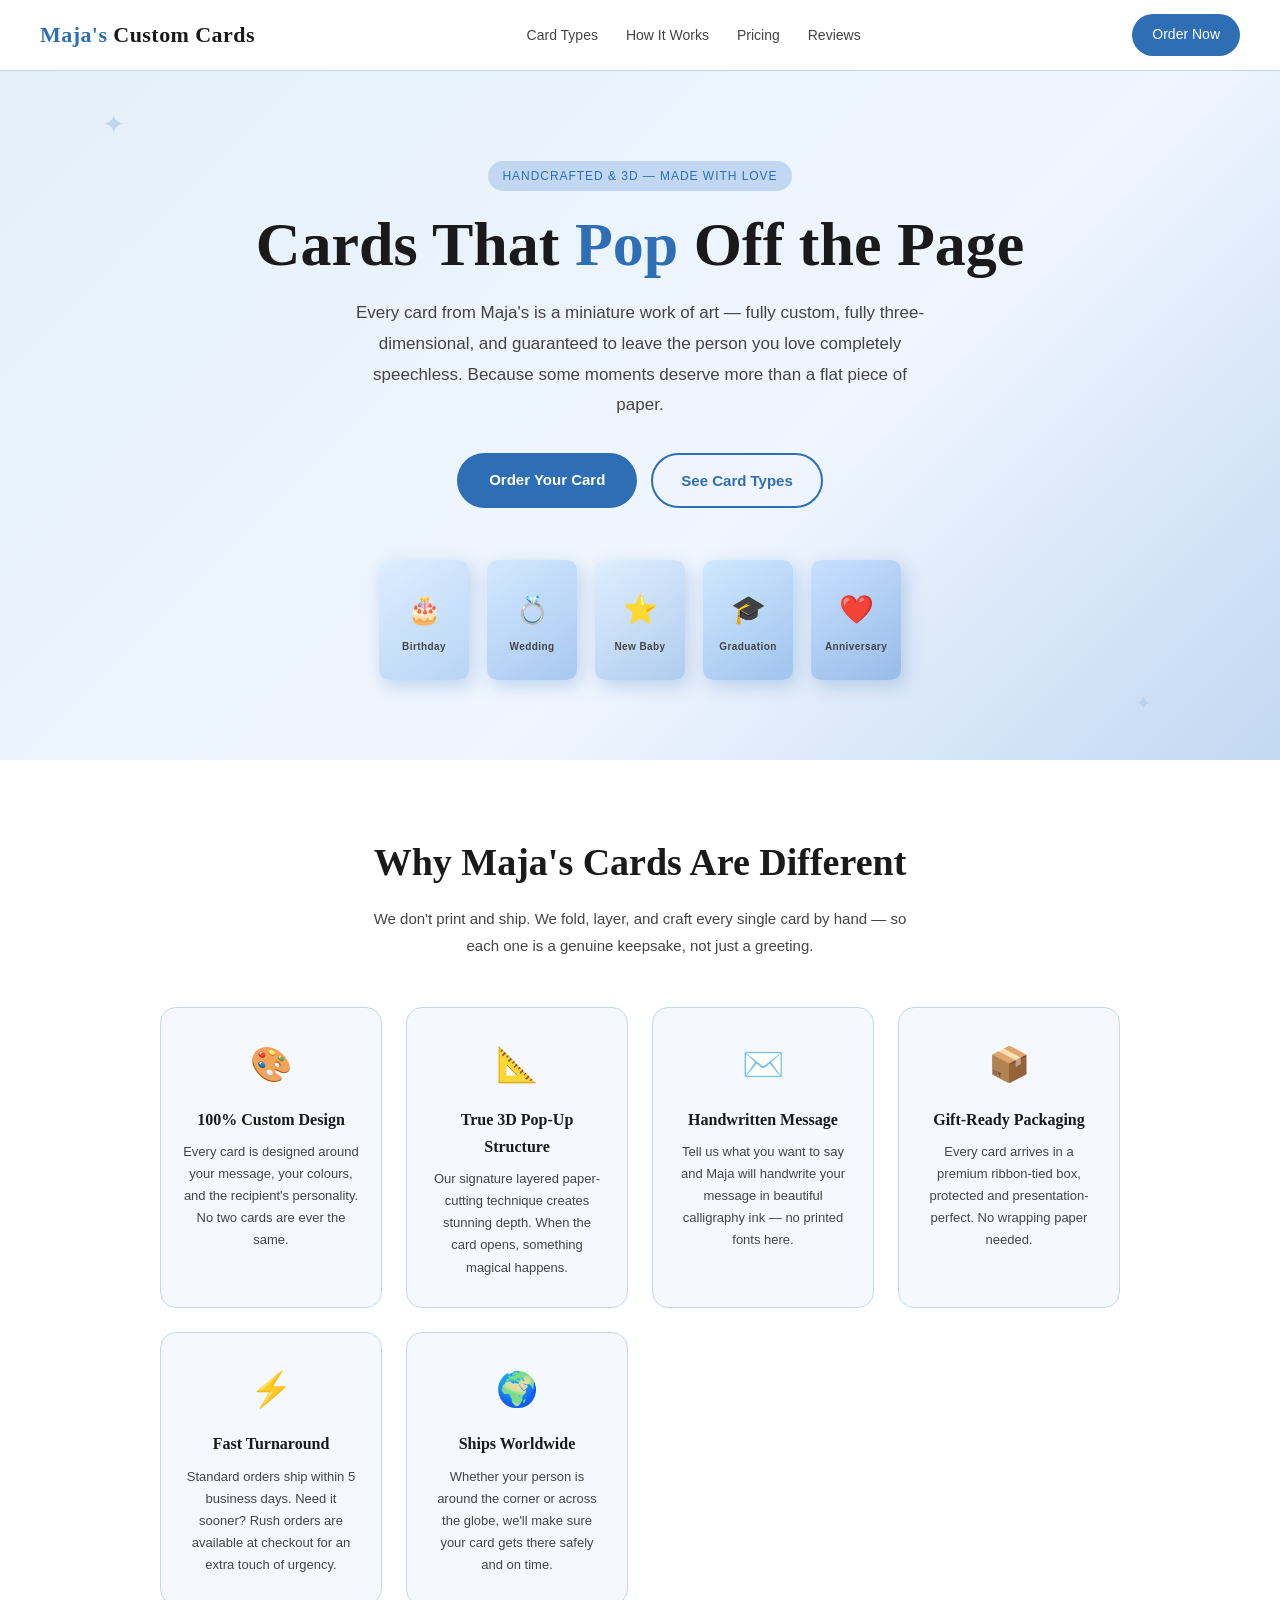
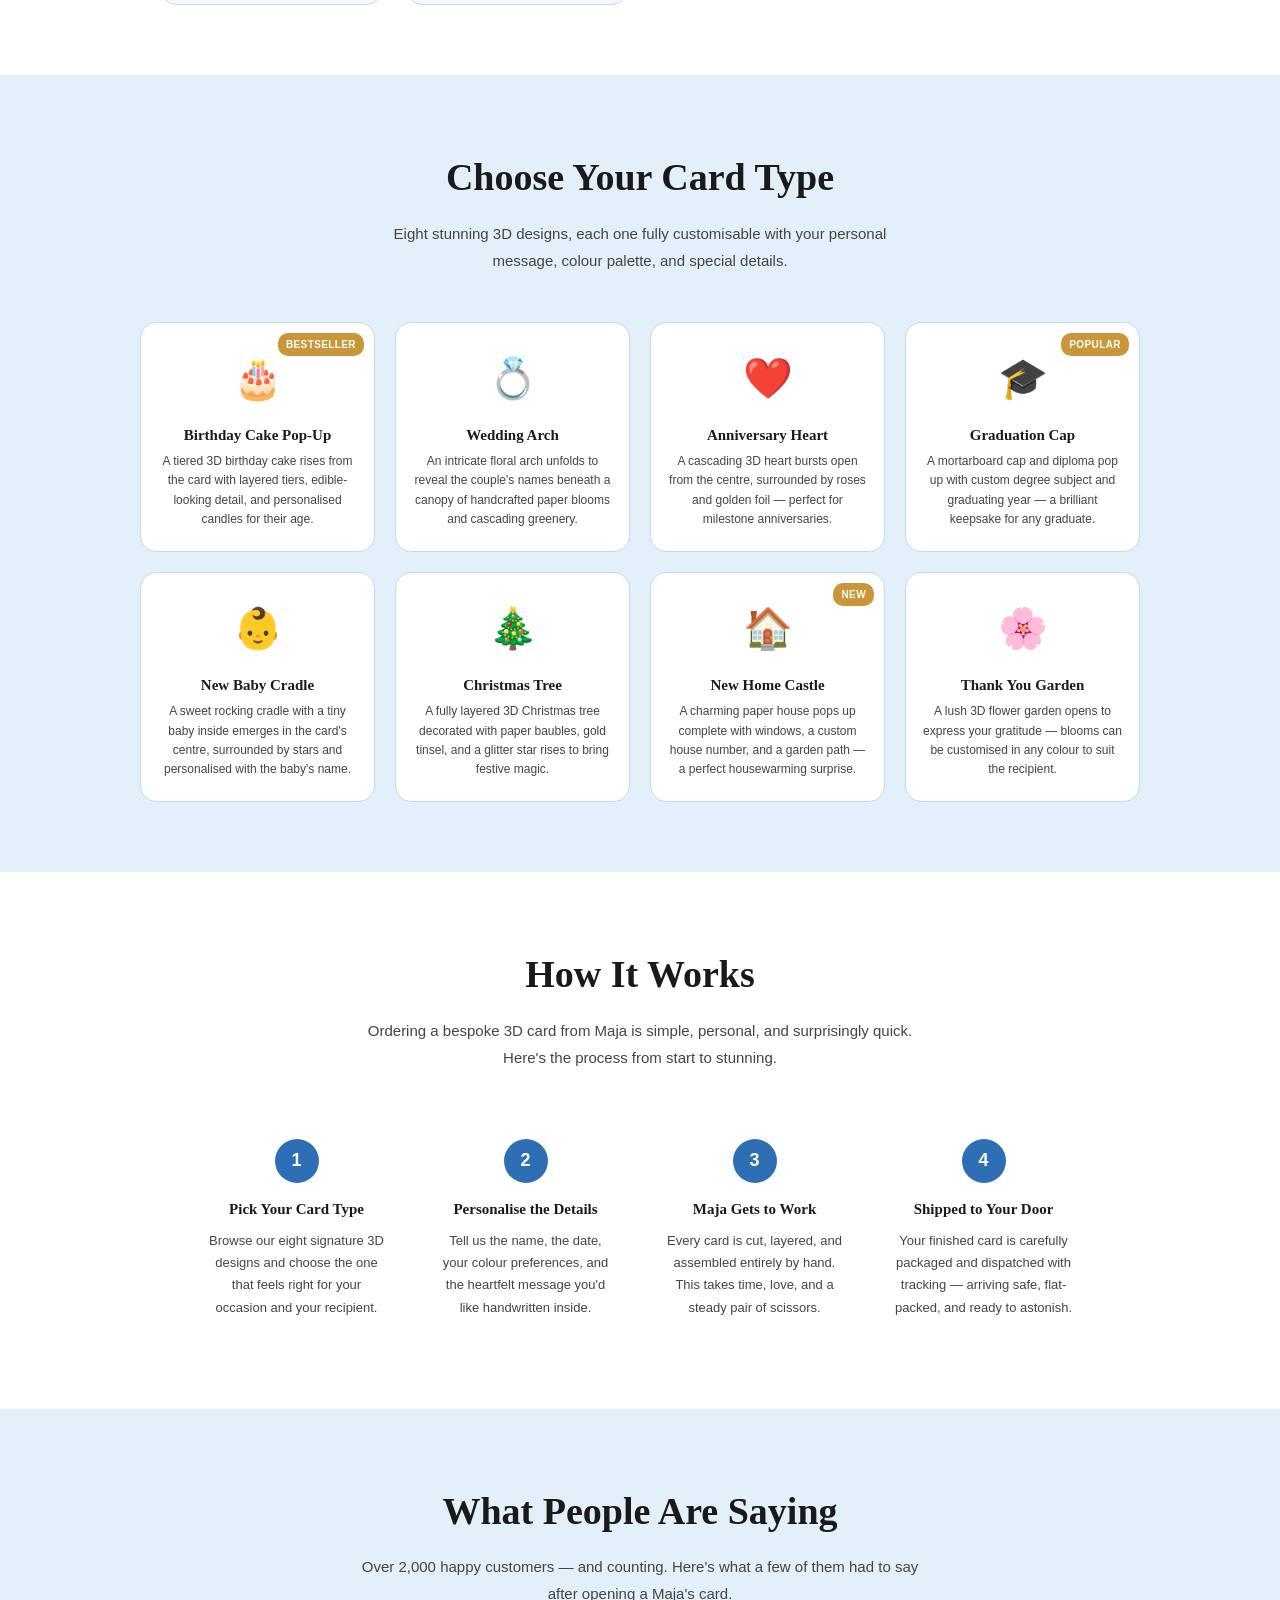
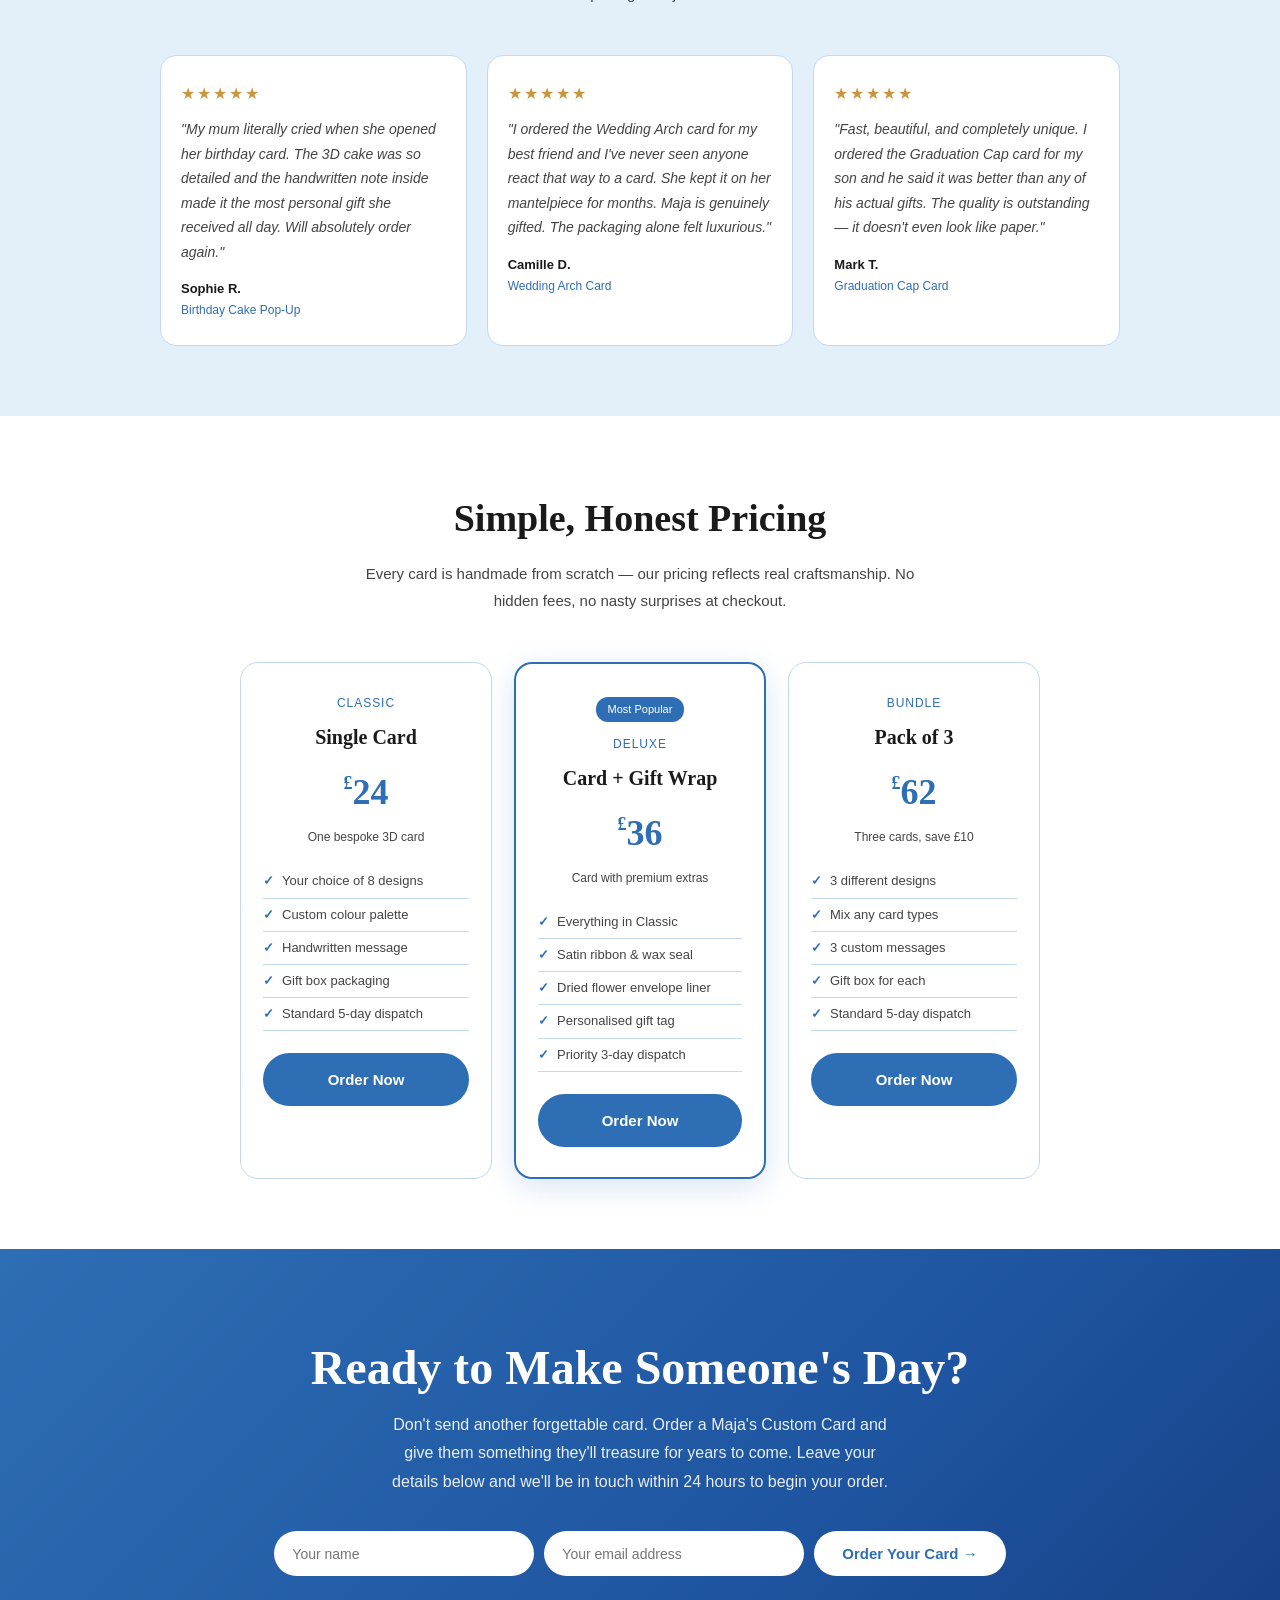
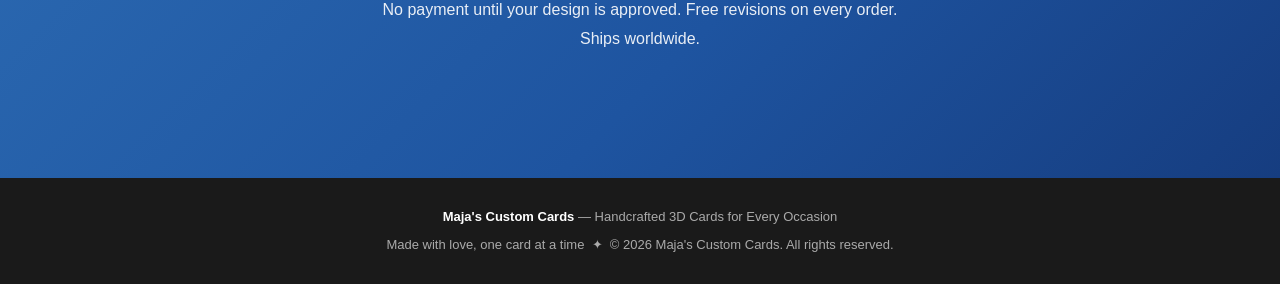
==== commit a58ba171: "Revert back to original" ====
--- a/index.html
+++ b/index.html
@@ -5,10 +5,6 @@
 <meta name="viewport" content="width=device-width, initial-scale=1.0"/>
 <title>Maja's Custom Cards</title>
 <link rel="stylesheet" href="style.css"/>
-  <style>
-  html.replace-pending body { opacity: 0; transition: opacity .12s ease; }
-  html.replace-ready body { opacity: 1; }
-</style>
 </head>
 <body>
 
@@ -27,10 +23,10 @@
 <!-- HERO -->
 <section class="hero">
   <div class="hero-tag">Handcrafted &amp; 3D — Made with Love</div>
-  <h1 data-replace="headline">Cards That <em>Pop</em> Off the Page</h1>
-  <p data-replace="subheadline">Every card from Maja's is a miniature work of art — fully custom, fully three-dimensional, and guaranteed to leave the person you love completely speechless. Because some moments deserve more than a flat piece of paper.</p>
+  <h1>Cards That <em>Pop</em> Off the Page</h1>
+  <p>Every card from Maja's is a miniature work of art — fully custom, fully three-dimensional, and guaranteed to leave the person you love completely speechless. Because some moments deserve more than a flat piece of paper.</p>
   <div class="hero-btns">
-    <a href="#order" class="btn-primary" data-replace="cta">Order Your Card</a>
+    <a href="#order" class="btn-primary">Order Your Card</a>
     <a href="#cards" class="btn-outline">See Card Types</a>
   </div>
   <div class="hero-cards">
@@ -263,523 +259,6 @@
   <strong>Maja's Custom Cards</strong> — Handcrafted 3D Cards for Every Occasion<br/>
   <span style="margin-top:6px;display:inline-block">Made with love, one card at a time &nbsp;✦&nbsp; © 2026 Maja's Custom Cards. All rights reserved.</span>
 </footer>
-<script>
-window.REPLACE_CONFIG = {
-  debug: true,
-  antiFlicker: true,
-  rules: [
-    {
-      id: 'rule-wedding',
-      match: {
-        mode: 'all',
-        conditions: [
-          { source: 'query', key: 'adcopy', operator: 'equals', value: 'wedding' }
-        ]
-      },
-      actions: [
-        {
-          type: 'text',
-          selector: '[data-replace="headline"]',
-          value: 'Wedding Cards They’ll Keep Forever'
-        },
-        {
-          type: 'text',
-          selector: '[data-replace="subheadline"]',
-          value: 'Handcrafted 3D wedding cards with personalised details, elegant paper design, and a keepsake feel your couple will never forget.'
-        },
-        {
-          type: 'text',
-          selector: '[data-replace="cta"]',
-          value: 'Order a Wedding Card'
-        },
-        {
-          type: 'link',
-          selector: '[data-replace="cta"]',
-          value: '#pricing'
-        }
-      ]
-    },
-    {
-      id: 'rule-birthday',
-      match: {
-        mode: 'all',
-        conditions: [
-          { source: 'query', key: 'adcopy', operator: 'equals', value: 'birthday' }
-        ]
-      },
-      actions: [
-        {
-          type: 'text',
-          selector: '[data-replace="headline"]',
-          value: 'Birthday Cards That Wow Instantly'
-        },
-        {
-          type: 'text',
-          selector: '[data-replace="subheadline"]',
-          value: 'Custom 3D birthday cards handmade with layered detail, handwritten messages, and a memorable unboxing experience.'
-        },
-        {
-          type: 'text',
-          selector: '[data-replace="cta"]',
-          value: 'Shop Birthday Cards'
-        },
-        {
-          type: 'link',
-          selector: '[data-replace="cta"]',
-          value: '#card-types'
-        }
-      ]
-    }
-  ]
-};
-</script>
-  /*
-  Replace Lite — installable client-side personalization snippet
-
-  How to use on a live landing page:
-
-  1) Add this small anti-flicker style BEFORE the script in <head>:
-
-     <style>
-       html.replace-pending body { opacity: 0; transition: opacity .12s ease; }
-       html.replace-ready body { opacity: 1; }
-     </style>
-
-  2) Add your config BEFORE this script:
-
-     <script>
-       window.REPLACE_CONFIG = {
-         debug: true,
-         antiFlicker: true,
-         rules: [
-           {
-             id: 'rule-apply-now',
-             match: {
-               mode: 'all',
-               conditions: [
-                 { source: 'query', key: 'adcopy', operator: 'equals', value: 'apply-now' }
-               ]
-             },
-             actions: [
-               {
-                 type: 'text',
-                 selector: '[data-replace="headline"]',
-                 value: 'Apply in less than 10 minutes.'
-               },
-               {
-                 type: 'text',
-                 selector: '[data-replace="subheadline"]',
-                 value: 'Easy coverage that protects your mortgage, income, and family.'
-               },
-               {
-                 type: 'text',
-                 selector: '[data-replace="cta"]',
-                 value: 'Apply Now'
-               },
-               {
-                 type: 'link',
-                 selector: '[data-replace="cta"]',
-                 value: '/apply'
-               },
-               {
-                 type: 'image',
-                 selector: '[data-replace="hero-image"]',
-                 value: 'https://images.unsplash.com/photo-1517841905240-472988babdf9?auto=format&fit=crop&w=1200&q=80'
-               }
-             ]
-           },
-           {
-             id: 'rule-quote',
-             match: {
-               mode: 'all',
-               conditions: [
-                 { source: 'query', key: 'adcopy', operator: 'equals', value: 'get-a-quote' }
-               ]
-             },
-             actions: [
-               {
-                 type: 'text',
-                 selector: '[data-replace="headline"]',
-                 value: 'No medical exam required.'
-               },
-               {
-                 type: 'text',
-                 selector: '[data-replace="subheadline"]',
-                 value: 'Get up to $500K in coverage with a simple online quote flow.'
-               },
-               {
-                 type: 'text',
-                 selector: '[data-replace="cta"]',
-                 value: 'Get a Quote'
-               },
-               {
-                 type: 'link',
-                 selector: '[data-replace="cta"]',
-                 value: '/quote'
-               }
-             ]
-           }
-         ]
-       };
-     </script>
-
-  3) Paste this file after the config, ideally in <head> with `defer`, or just before </body>.
-
-  Notes:
-  - This is a prototype. It is not production-hardened.
-  - Easiest setup is to add data-replace attributes to the elements you want to target.
-  - You can also use normal CSS selectors.
-  - Open the browser console and run ReplaceLite.openPicker() to visually pick elements.
-*/
-
-(function () {
-  'use strict';
-
-  var CONFIG = window.REPLACE_CONFIG || { rules: [] };
-  var state = {
-    matchedRules: [],
-    firedActions: [],
-    pickerOpen: false,
-    pickerOverlay: null,
-    pickerLabel: null,
-    onPick: null,
-    debug: !!CONFIG.debug
-  };
-
-  function log() {
-    if (!state.debug) return;
-    var args = Array.prototype.slice.call(arguments);
-    args.unshift('[ReplaceLite]');
-    console.log.apply(console, args);
-  }
-
-  function warn() {
-    var args = Array.prototype.slice.call(arguments);
-    args.unshift('[ReplaceLite]');
-    console.warn.apply(console, args);
-  }
-
-  function ready(fn) {
-    if (document.readyState === 'loading') {
-      document.addEventListener('DOMContentLoaded', fn, { once: true });
-    } else {
-      fn();
-    }
-  }
-
-  function markPending() {
-    if (!CONFIG.antiFlicker) return;
-    document.documentElement.classList.add('replace-pending');
-    document.documentElement.classList.remove('replace-ready');
-  }
-
-  function markReady() {
-    document.documentElement.classList.remove('replace-pending');
-    document.documentElement.classList.add('replace-ready');
-  }
-
-  function parseQuery() {
-    var params = new URLSearchParams(window.location.search);
-    var out = {};
-    params.forEach(function (value, key) {
-      out[key] = value;
-    });
-    return out;
-  }
-
-  function getSourceValue(source, key) {
-    if (source === 'query') {
-      return new URLSearchParams(window.location.search).get(key);
-    }
-    if (source === 'path') {
-      return window.location.pathname;
-    }
-    if (source === 'hash') {
-      return window.location.hash || '';
-    }
-    return null;
-  }
-
-  function compare(actual, operator, expected) {
-    if (actual == null) return false;
-    actual = String(actual);
-    expected = expected == null ? '' : String(expected);
-
-    switch (operator) {
-      case 'equals':
-        return actual === expected;
-      case 'not_equals':
-        return actual !== expected;
-      case 'contains':
-        return actual.indexOf(expected) !== -1;
-      case 'starts_with':
-        return actual.indexOf(expected) === 0;
-      case 'ends_with':
-        return actual.lastIndexOf(expected) === actual.length - expected.length;
-      case 'exists':
-        return actual.length > 0;
-      default:
-        warn('Unknown operator:', operator);
-        return false;
-    }
-  }
-
-  function ruleMatches(rule) {
-    if (!rule || !rule.match || !Array.isArray(rule.match.conditions)) return false;
-
-    var mode = rule.match.mode === 'any' ? 'any' : 'all';
-    var results = rule.match.conditions.map(function (condition) {
-      var actual = getSourceValue(condition.source, condition.key);
-      return compare(actual, condition.operator, condition.value);
-    });
-
-    return mode === 'all'
-      ? results.every(Boolean)
-      : results.some(Boolean);
-  }
-
-  function resolveElements(selector) {
-    try {
-      return Array.prototype.slice.call(document.querySelectorAll(selector));
-    } catch (error) {
-      warn('Bad selector:', selector, error);
-      return [];
-    }
-  }
-
-  function applyAction(action, ruleId) {
-    var elements = resolveElements(action.selector);
-    if (!elements.length) {
-      warn('No elements found for selector:', action.selector, 'rule:', ruleId);
-      return;
-    }
-
-    elements.forEach(function (el) {
-      switch (action.type) {
-        case 'text':
-          el.textContent = action.value;
-          break;
-        case 'html':
-          el.innerHTML = action.value;
-          break;
-        case 'link':
-          if (el.tagName === 'A') {
-            el.href = action.value;
-          } else {
-            el.setAttribute('href', action.value);
-          }
-          break;
-        case 'image':
-          if (el.tagName === 'IMG') {
-            el.src = action.value;
-          } else {
-            el.style.backgroundImage = 'url("' + action.value + '")';
-          }
-          break;
-        case 'class_add':
-          el.classList.add(action.value);
-          break;
-        case 'class_remove':
-          el.classList.remove(action.value);
-          break;
-        case 'attribute':
-          if (!action.attributeName) {
-            warn('attribute action missing attributeName');
-            return;
-          }
-          el.setAttribute(action.attributeName, action.value);
-          break;
-        default:
-          warn('Unknown action type:', action.type);
-          return;
-      }
-
-      state.firedActions.push({
-        ruleId: ruleId,
-        type: action.type,
-        selector: action.selector,
-        value: action.value,
-        timestamp: new Date().toISOString()
-      });
-    });
-  }
-
-  function run() {
-    var rules = Array.isArray(CONFIG.rules) ? CONFIG.rules : [];
-    var matched = rules.filter(ruleMatches);
-    state.matchedRules = matched.map(function (r) { return r.id; });
-
-    log('Query params:', parseQuery());
-    log('Matched rules:', state.matchedRules);
-
-    matched.forEach(function (rule) {
-      var actions = Array.isArray(rule.actions) ? rule.actions : [];
-      actions.forEach(function (action) {
-        applyAction(action, rule.id || 'unknown-rule');
-      });
-    });
-
-    window.__REPLACE_LITE_LAST_RUN__ = {
-      matchedRules: state.matchedRules,
-      firedActions: state.firedActions,
-      query: parseQuery(),
-      url: window.location.href,
-      timestamp: new Date().toISOString()
-    };
-
-    markReady();
-  }
-
-  function cssPath(el) {
-    if (!(el instanceof Element)) return '';
-    var path = [];
-    while (el && el.nodeType === Node.ELEMENT_NODE && el !== document.body) {
-      var selector = el.nodeName.toLowerCase();
-      if (el.id) {
-        selector += '#' + CSS.escape(el.id);
-        path.unshift(selector);
-        break;
-      }
-      var classNames = Array.prototype.slice.call(el.classList || []).slice(0, 2);
-      if (classNames.length) {
-        selector += '.' + classNames.map(CSS.escape).join('.');
-      }
-      var parent = el.parentNode;
-      if (parent) {
-        var siblings = Array.prototype.filter.call(parent.children, function (child) {
-          return child.nodeName === el.nodeName;
-        });
-        if (siblings.length > 1) {
-          selector += ':nth-of-type(' + (siblings.indexOf(el) + 1) + ')';
-        }
-      }
-      path.unshift(selector);
-      el = el.parentNode;
-    }
-    return path.join(' > ');
-  }
-
-  function ensurePickerUi() {
-    if (state.pickerOverlay) return;
-
-    var overlay = document.createElement('div');
-    overlay.style.position = 'fixed';
-    overlay.style.pointerEvents = 'none';
-    overlay.style.zIndex = '2147483646';
-    overlay.style.border = '2px solid #2563eb';
-    overlay.style.background = 'rgba(37,99,235,0.08)';
-    overlay.style.display = 'none';
-    overlay.style.borderRadius = '6px';
-
-    var label = document.createElement('div');
-    label.style.position = 'fixed';
-    label.style.pointerEvents = 'none';
-    label.style.zIndex = '2147483647';
-    label.style.background = '#111827';
-    label.style.color = '#fff';
-    label.style.padding = '6px 8px';
-    label.style.font = '12px/1.2 sans-serif';
-    label.style.borderRadius = '6px';
-    label.style.boxShadow = '0 10px 25px rgba(0,0,0,.2)';
-    label.style.display = 'none';
-    label.textContent = 'ReplaceLite Picker';
-
-    document.body.appendChild(overlay);
-    document.body.appendChild(label);
-
-    state.pickerOverlay = overlay;
-    state.pickerLabel = label;
-  }
-
-  function positionPicker(target) {
-    if (!target || !state.pickerOverlay || !state.pickerLabel) return;
-    var rect = target.getBoundingClientRect();
-    state.pickerOverlay.style.display = 'block';
-    state.pickerOverlay.style.left = rect.left + 'px';
-    state.pickerOverlay.style.top = rect.top + 'px';
-    state.pickerOverlay.style.width = rect.width + 'px';
-    state.pickerOverlay.style.height = rect.height + 'px';
-
-    state.pickerLabel.style.display = 'block';
-    state.pickerLabel.style.left = rect.left + 'px';
-    state.pickerLabel.style.top = Math.max(8, rect.top - 34) + 'px';
-    state.pickerLabel.textContent = cssPath(target);
-  }
-
-  function closePicker() {
-    state.pickerOpen = false;
-    document.removeEventListener('mousemove', handlePickerMove, true);
-    document.removeEventListener('click', handlePickerClick, true);
-    document.removeEventListener('keydown', handlePickerKeydown, true);
-    if (state.pickerOverlay) state.pickerOverlay.style.display = 'none';
-    if (state.pickerLabel) state.pickerLabel.style.display = 'none';
-    log('Picker closed');
-  }
-
-  function handlePickerMove(event) {
-    positionPicker(event.target);
-  }
-
-  function handlePickerClick(event) {
-    event.preventDefault();
-    event.stopPropagation();
-    var selector = cssPath(event.target);
-    var payload = {
-      selector: selector,
-      tag: event.target.tagName.toLowerCase(),
-      text: (event.target.textContent || '').trim().slice(0, 120),
-      href: event.target.getAttribute('href') || null,
-      src: event.target.getAttribute('src') || null
-    };
-    log('Picked element:', payload);
-    if (typeof state.onPick === 'function') {
-      state.onPick(payload);
-    } else {
-      try {
-        navigator.clipboard.writeText(selector);
-      } catch (e) {
-        // ignore clipboard failure
-      }
-      alert('Picked selector copied to clipboard:\n\n' + selector);
-    }
-    closePicker();
-  }
-
-  function handlePickerKeydown(event) {
-    if (event.key === 'Escape') {
-      closePicker();
-    }
-  }
-
-  function openPicker(onPick) {
-    ensurePickerUi();
-    state.pickerOpen = true;
-    state.onPick = onPick || null;
-    document.addEventListener('mousemove', handlePickerMove, true);
-    document.addEventListener('click', handlePickerClick, true);
-    document.addEventListener('keydown', handlePickerKeydown, true);
-    log('Picker opened. Hover elements, click to select, Esc to cancel.');
-  }
-
-  function getDebugState() {
-    return {
-      config: CONFIG,
-      matchedRules: state.matchedRules,
-      firedActions: state.firedActions,
-      lastRun: window.__REPLACE_LITE_LAST_RUN__ || null
-    };
-  }
-
-  window.ReplaceLite = {
-    run: run,
-    openPicker: openPicker,
-    closePicker: closePicker,
-    getDebugState: getDebugState
-  };
-
-  markPending();
-  ready(run);
-})();
 
 </body>
 </html>
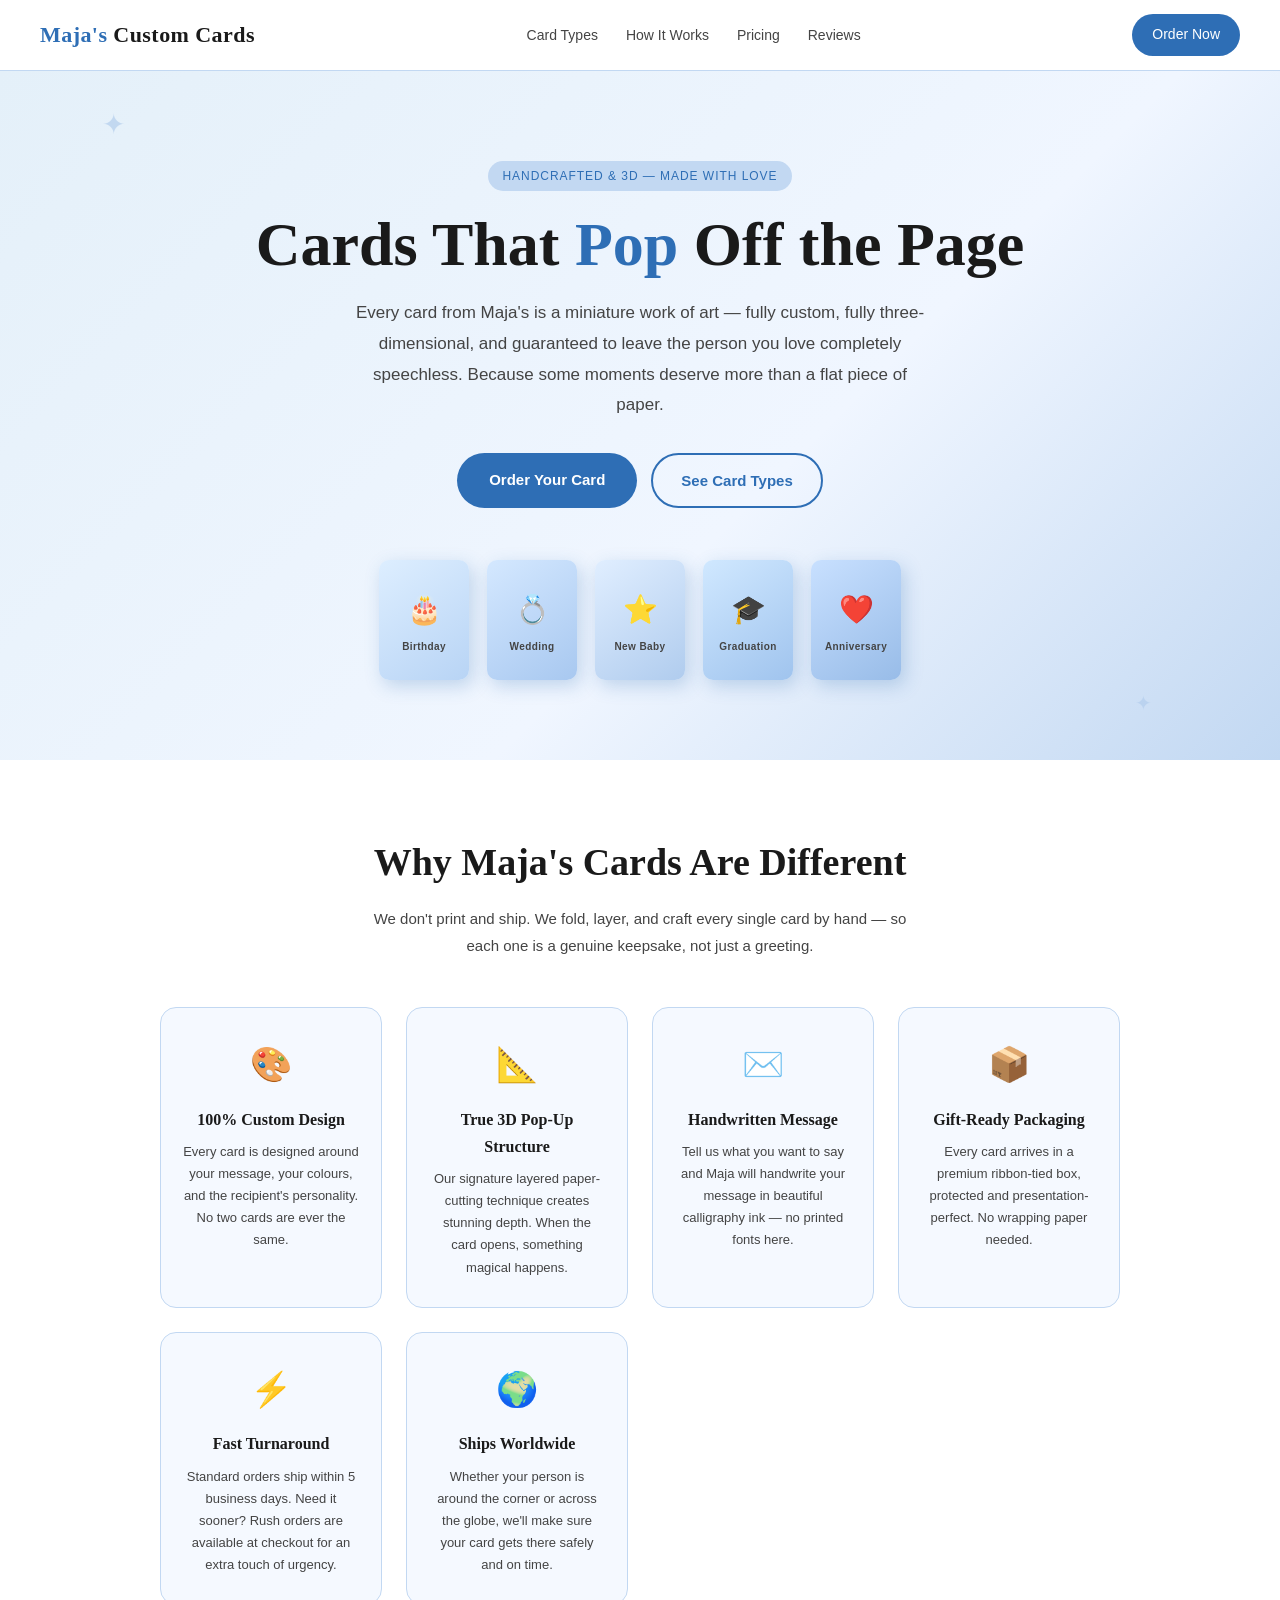
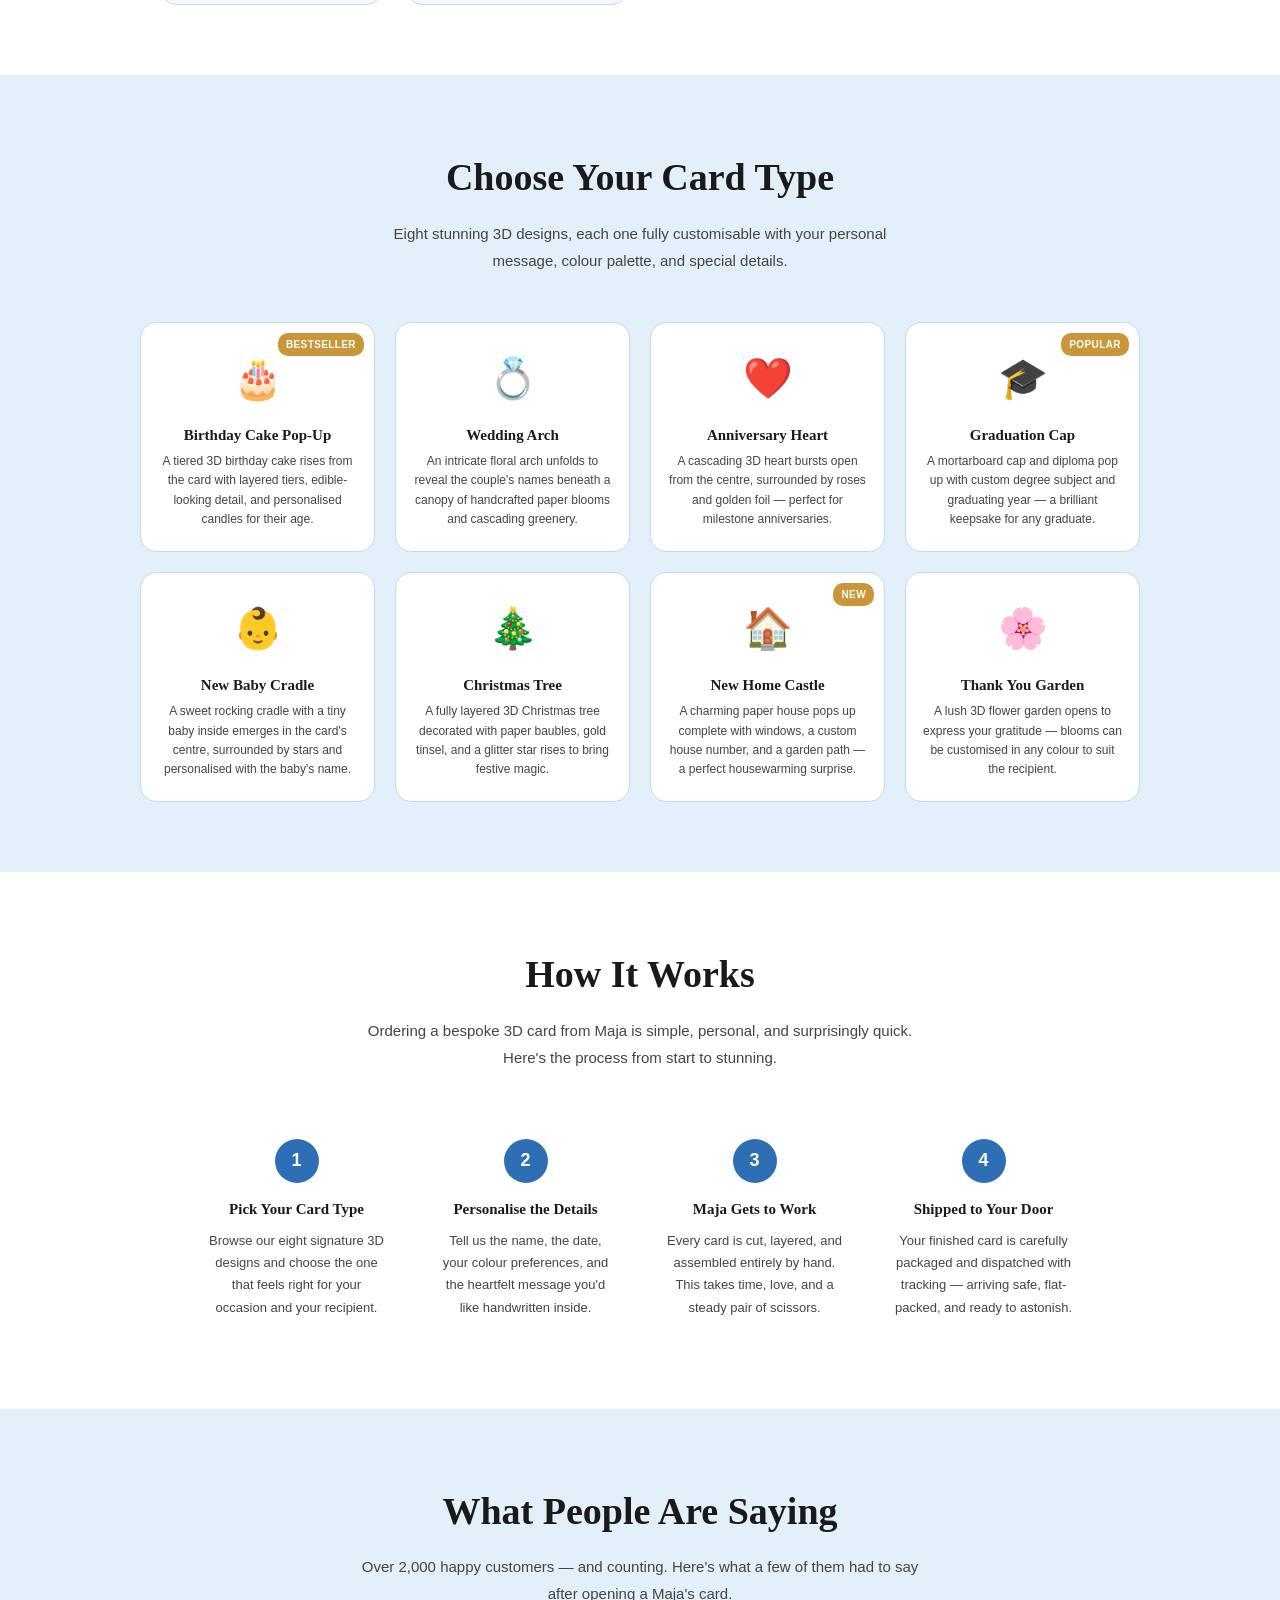
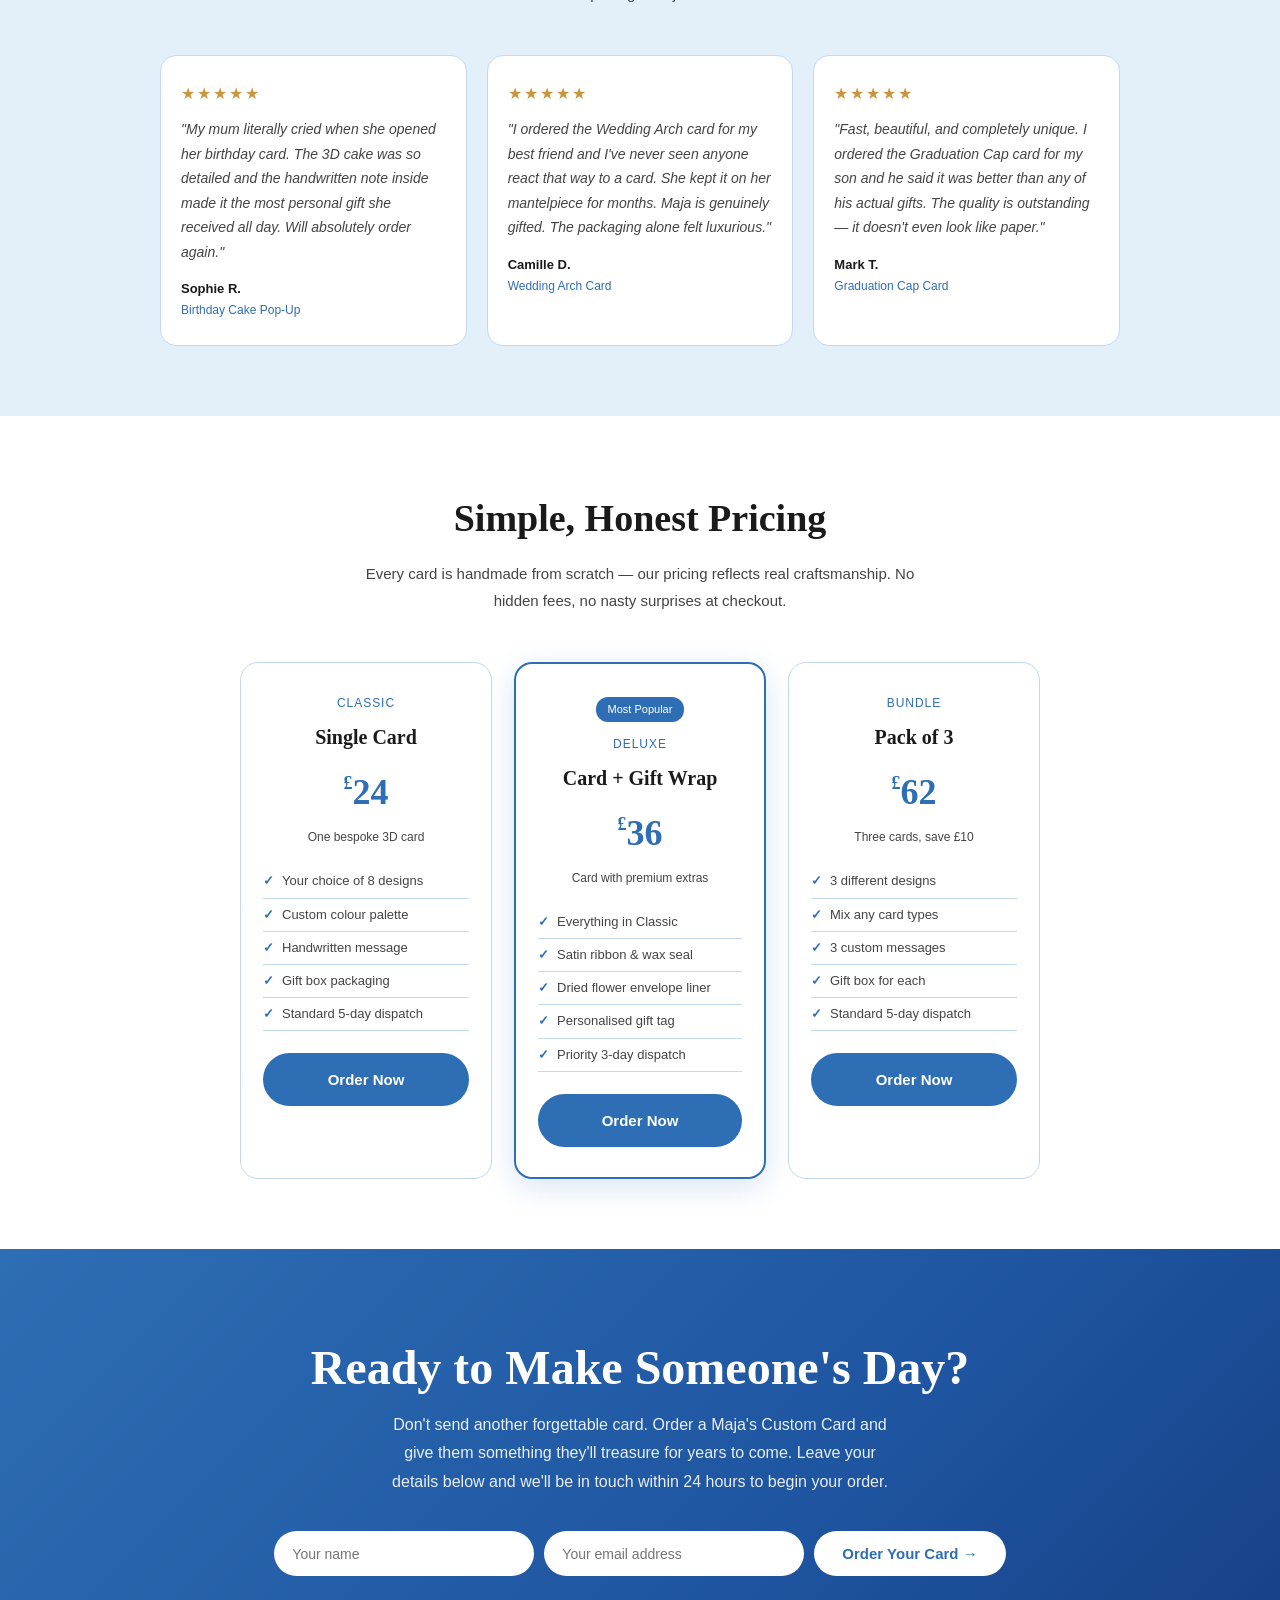
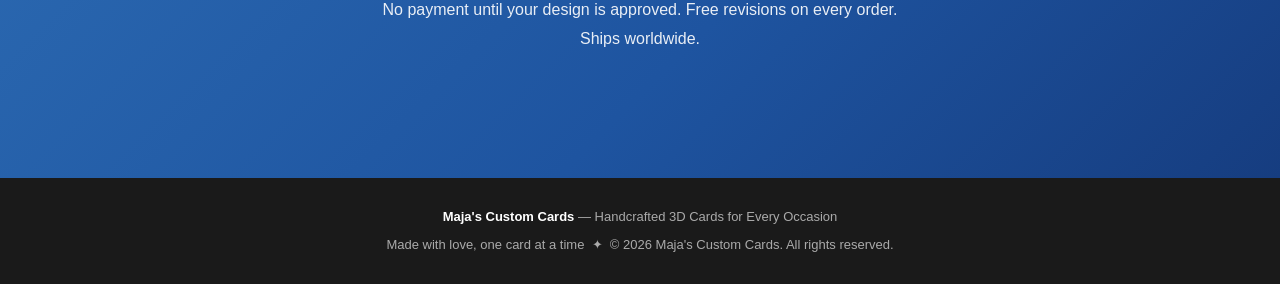
==== commit 0b978500: "Update index.html with Replace (lovable) Maja Site project script" ====
--- a/index.html
+++ b/index.html
@@ -1,6 +1,7 @@
 <!DOCTYPE html>
 <html lang="en">
 <head>
+<script src="https://cdn.replace.dev/s/snp_o1wdtd.js" defer></script>
 <meta charset="UTF-8"/>
 <meta name="viewport" content="width=device-width, initial-scale=1.0"/>
 <title>Maja's Custom Cards</title>
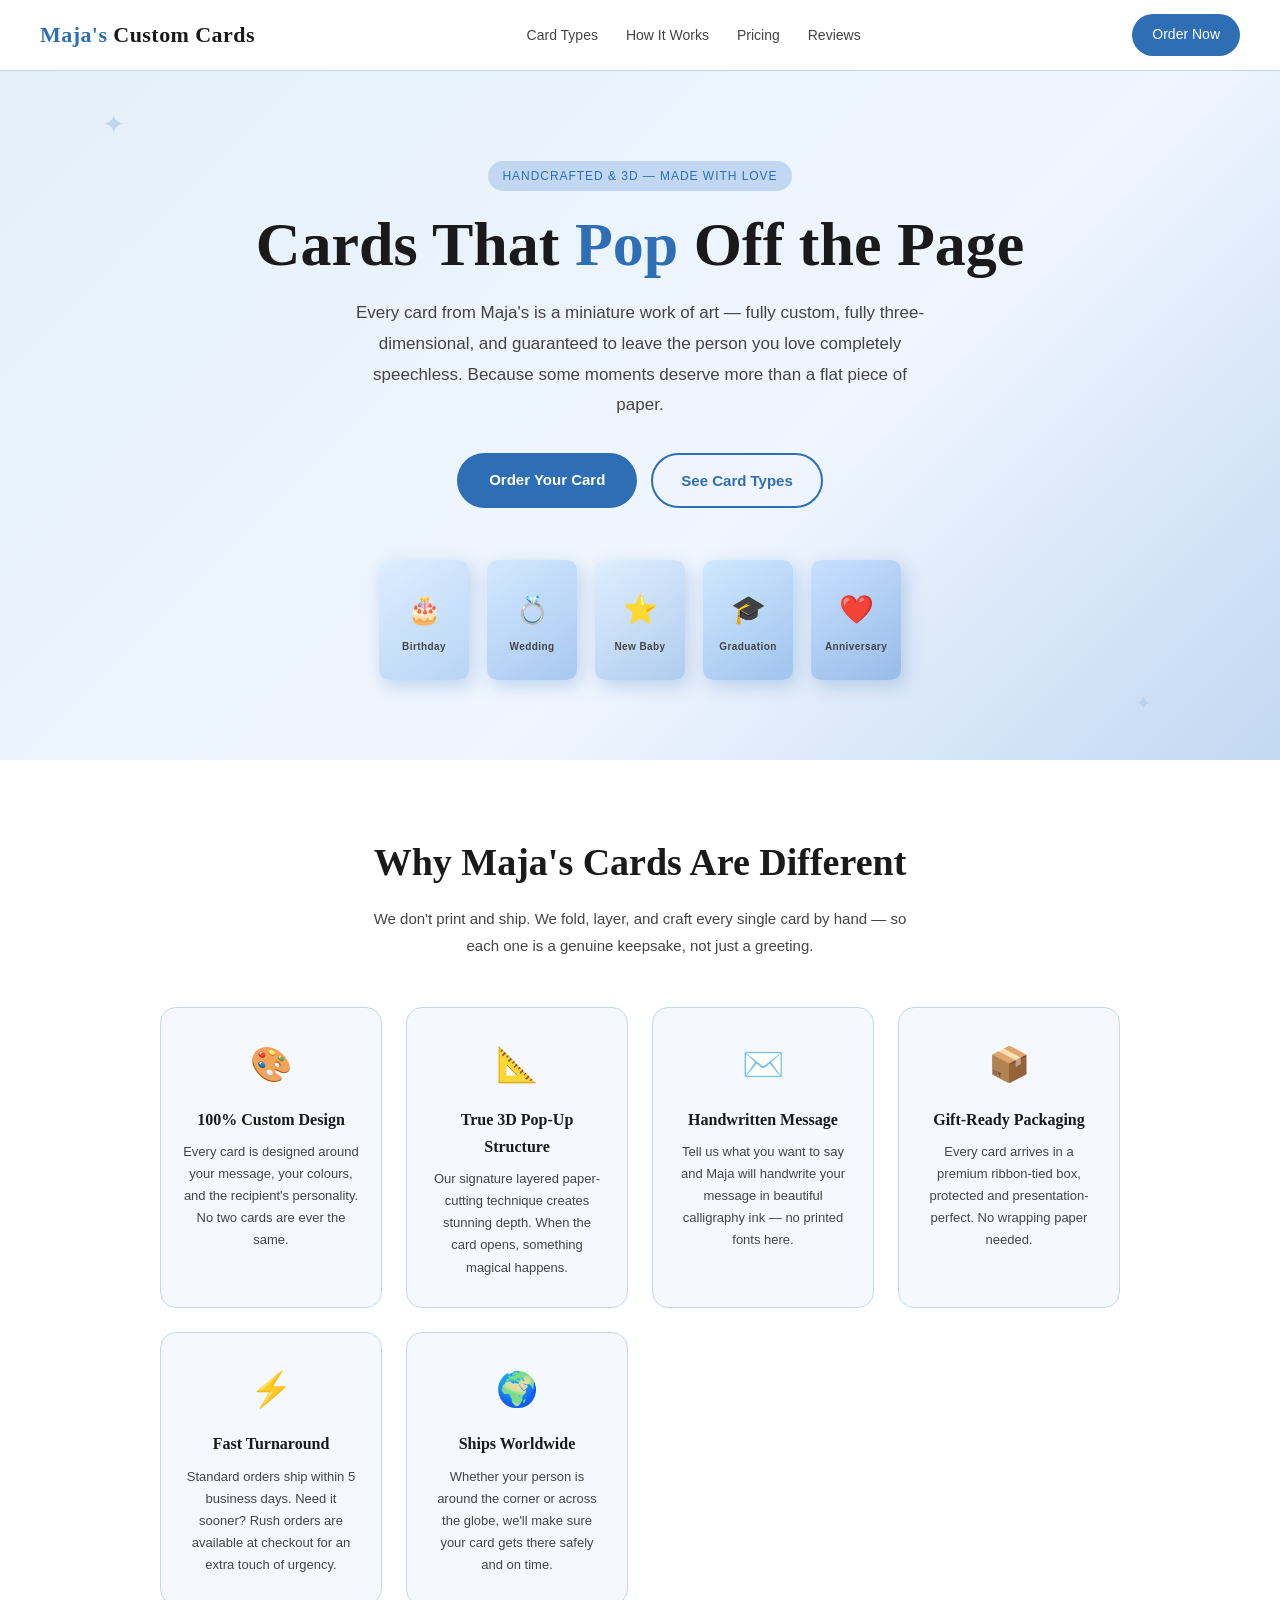
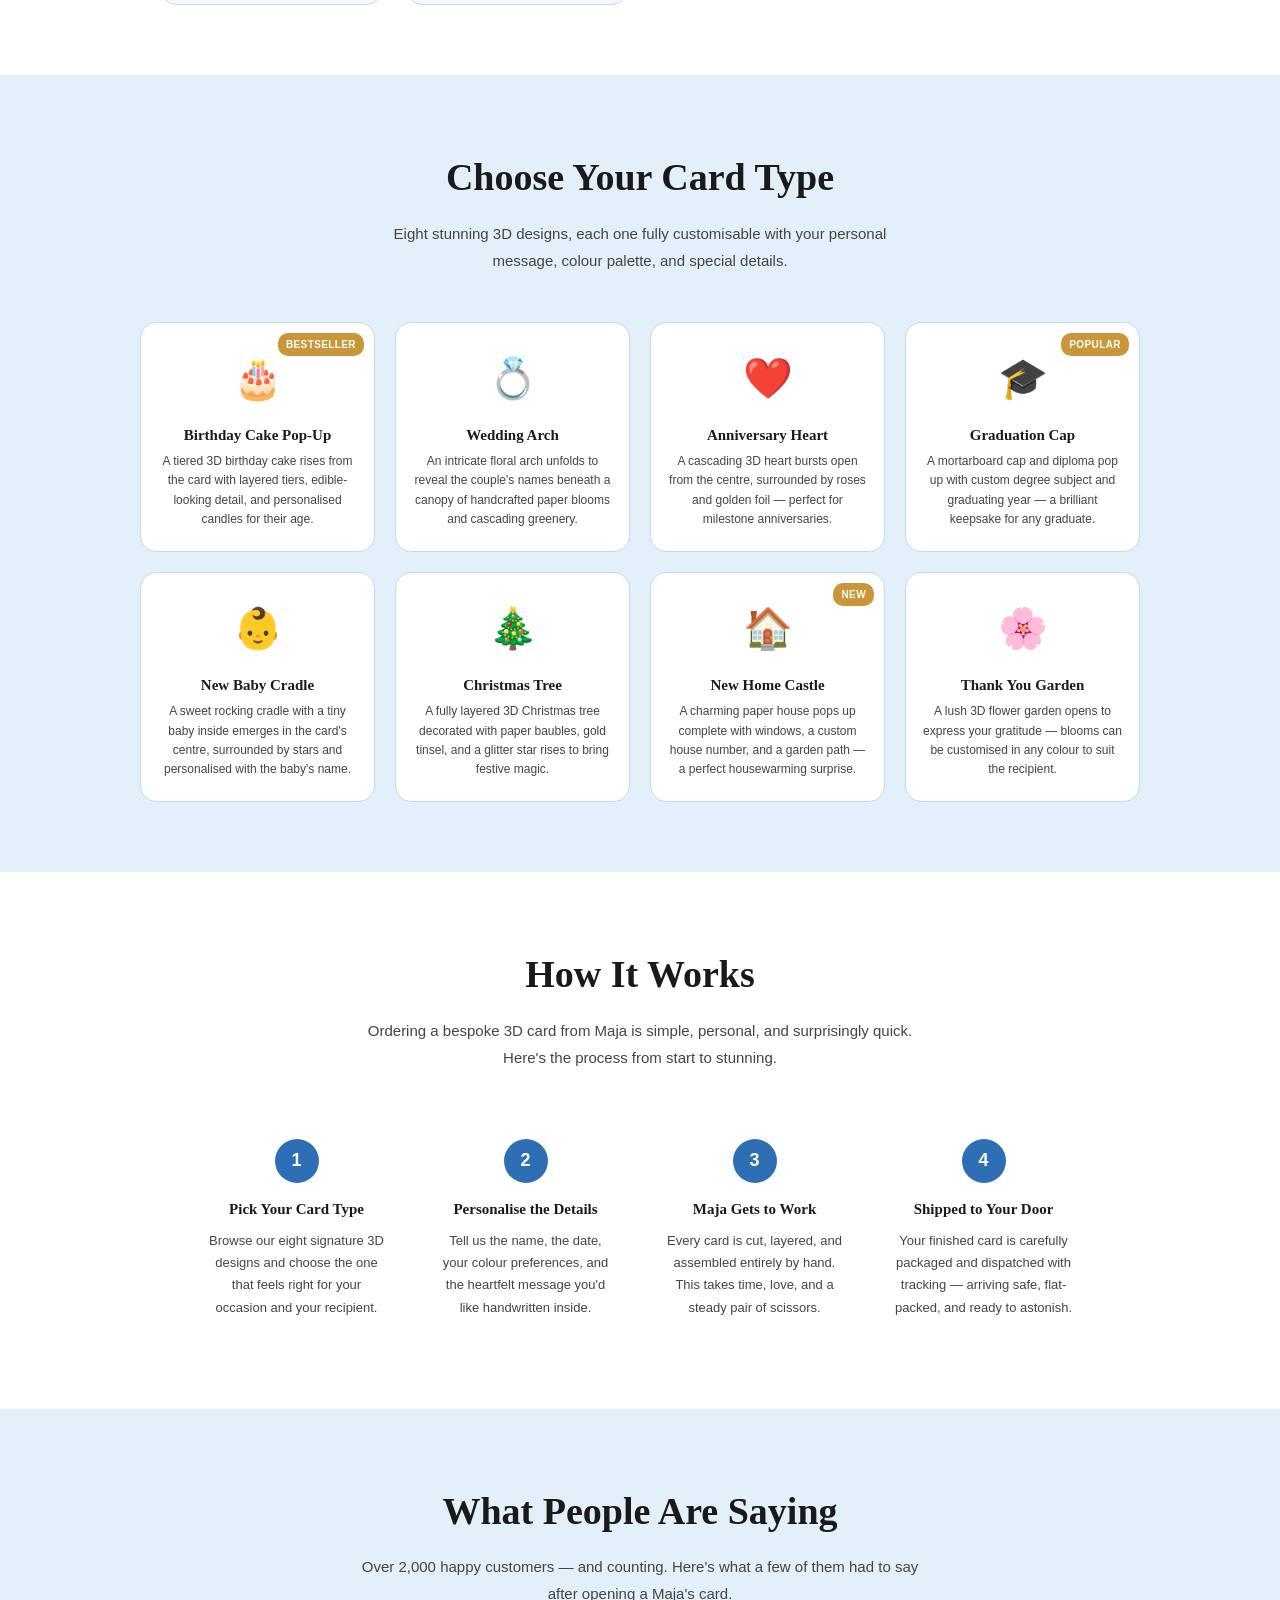
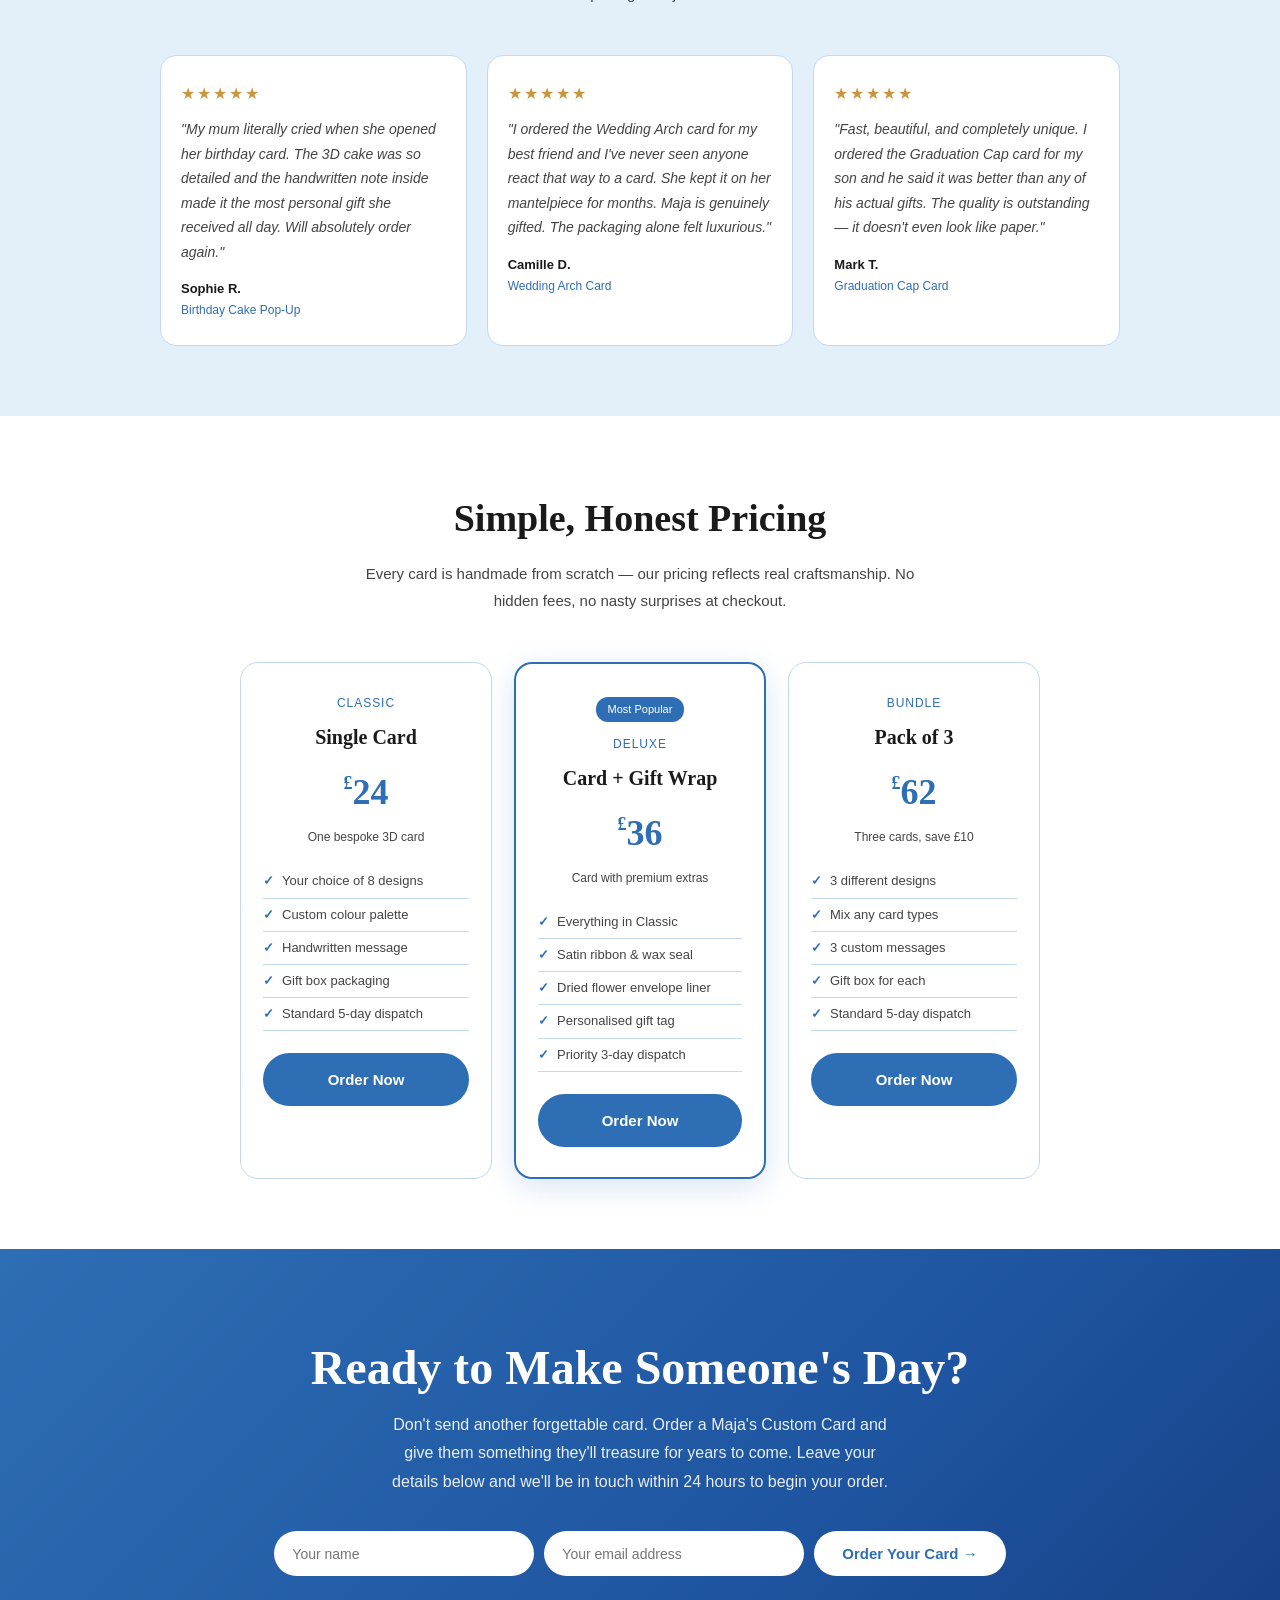
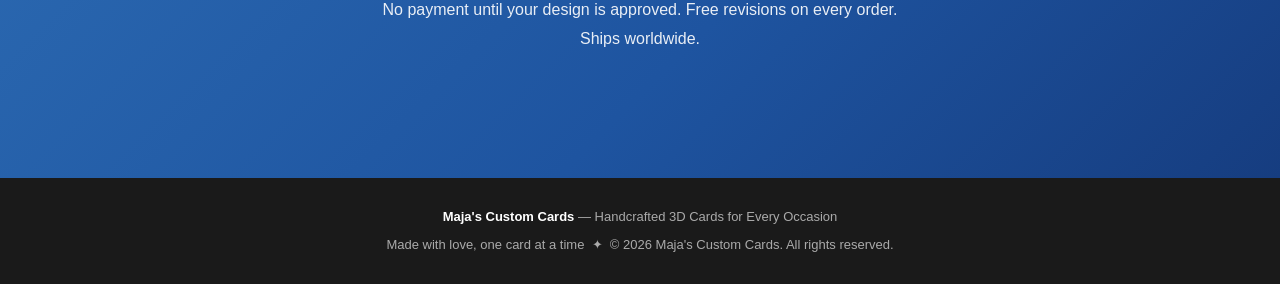
==== commit 2e0fb421: "Update index.html added new Lovable script" ====
--- a/index.html
+++ b/index.html
@@ -1,7 +1,7 @@
 <!DOCTYPE html>
 <html lang="en">
 <head>
-<script src="https://cdn.replace.dev/s/snp_o1wdtd.js" defer></script>
+<script src="https://ejfallcmqkdnwkzkqkwa.supabase.co/functions/v1/serve-snippet?id=majas_site_01" defer></script>
 <meta charset="UTF-8"/>
 <meta name="viewport" content="width=device-width, initial-scale=1.0"/>
 <title>Maja's Custom Cards</title>
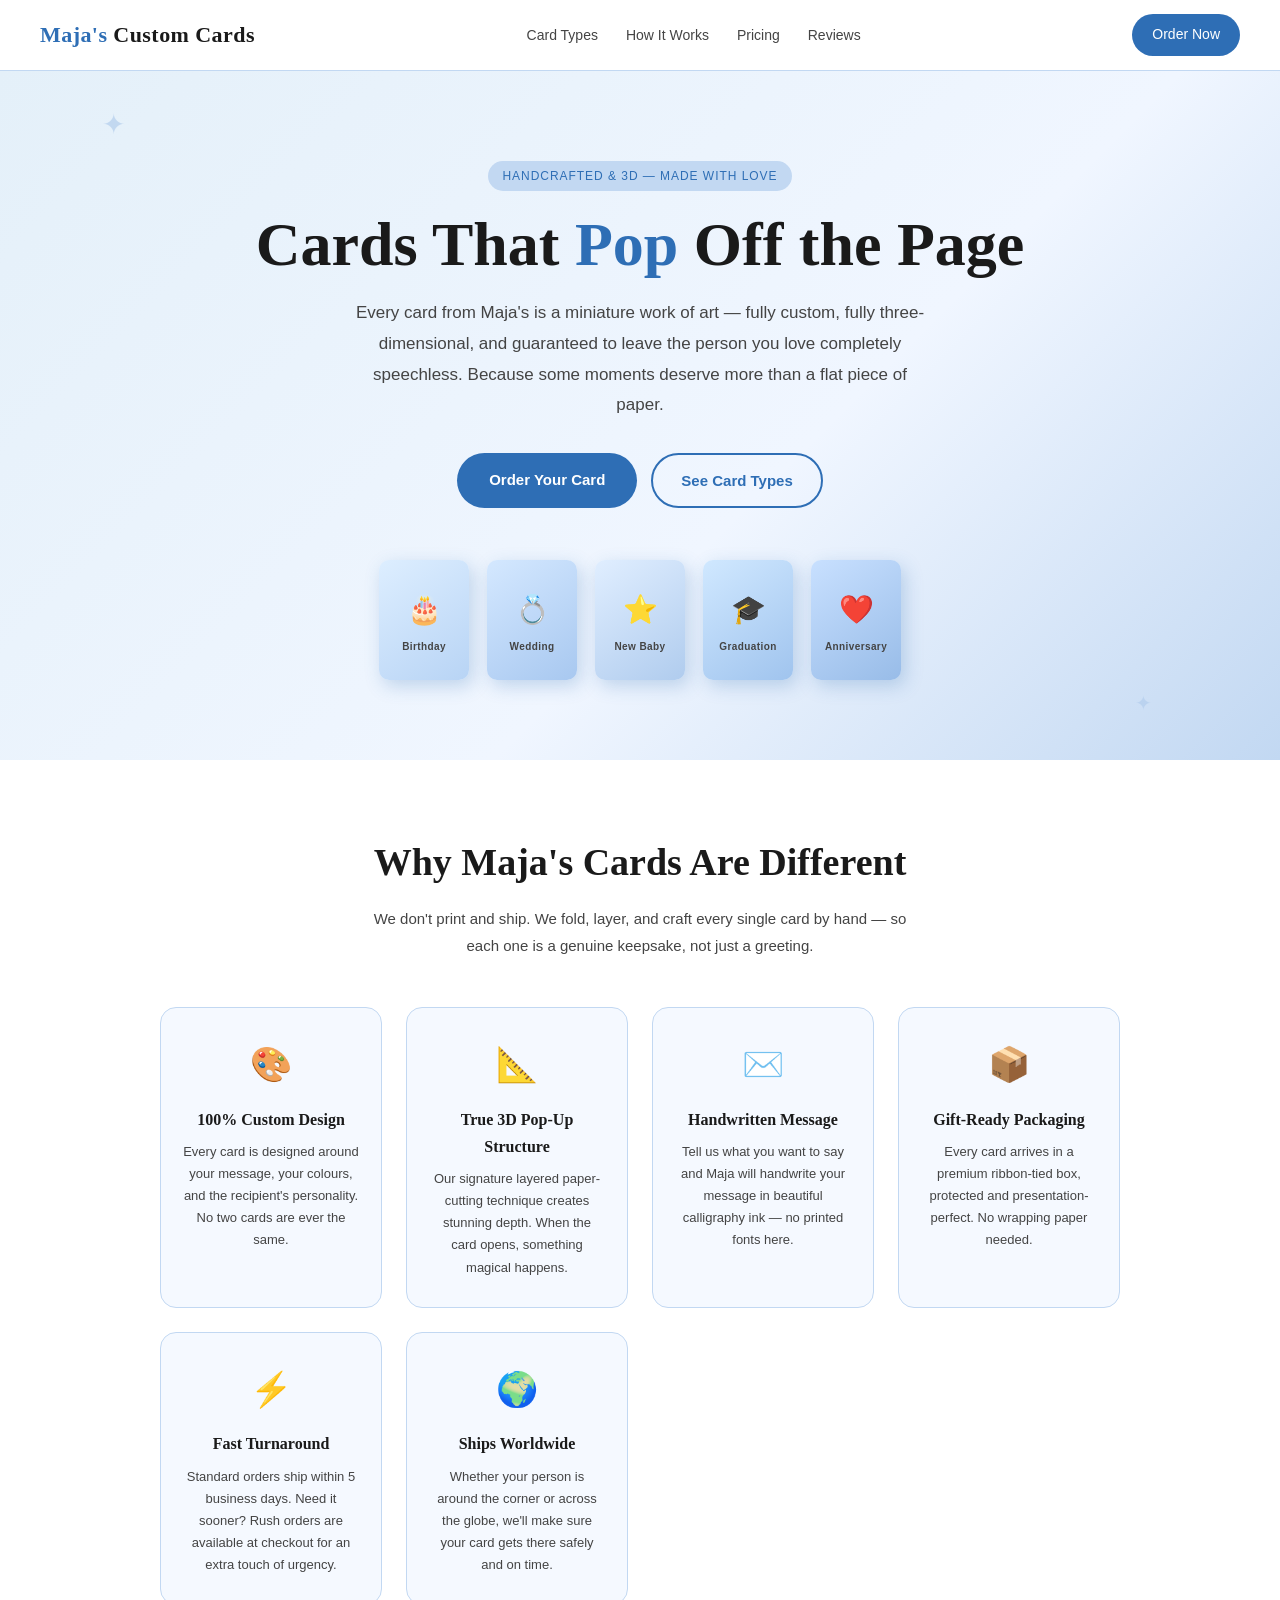
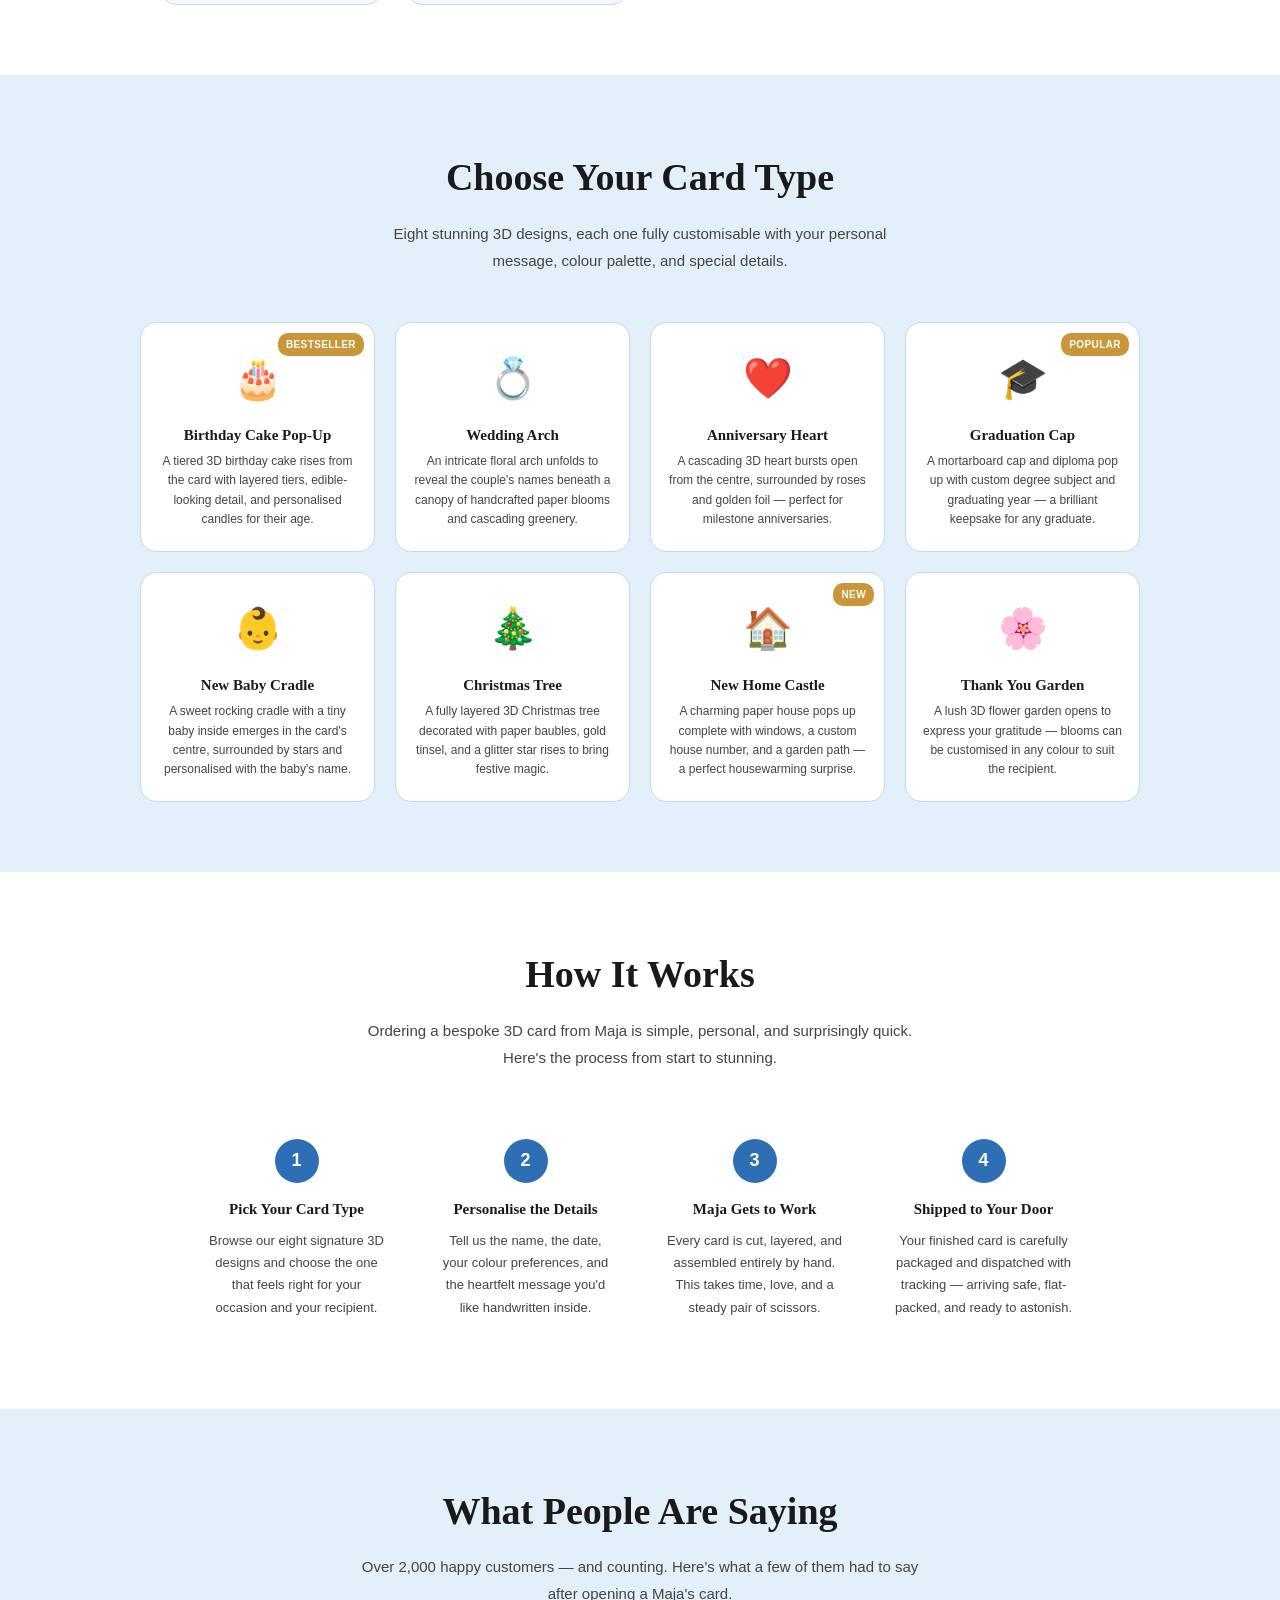
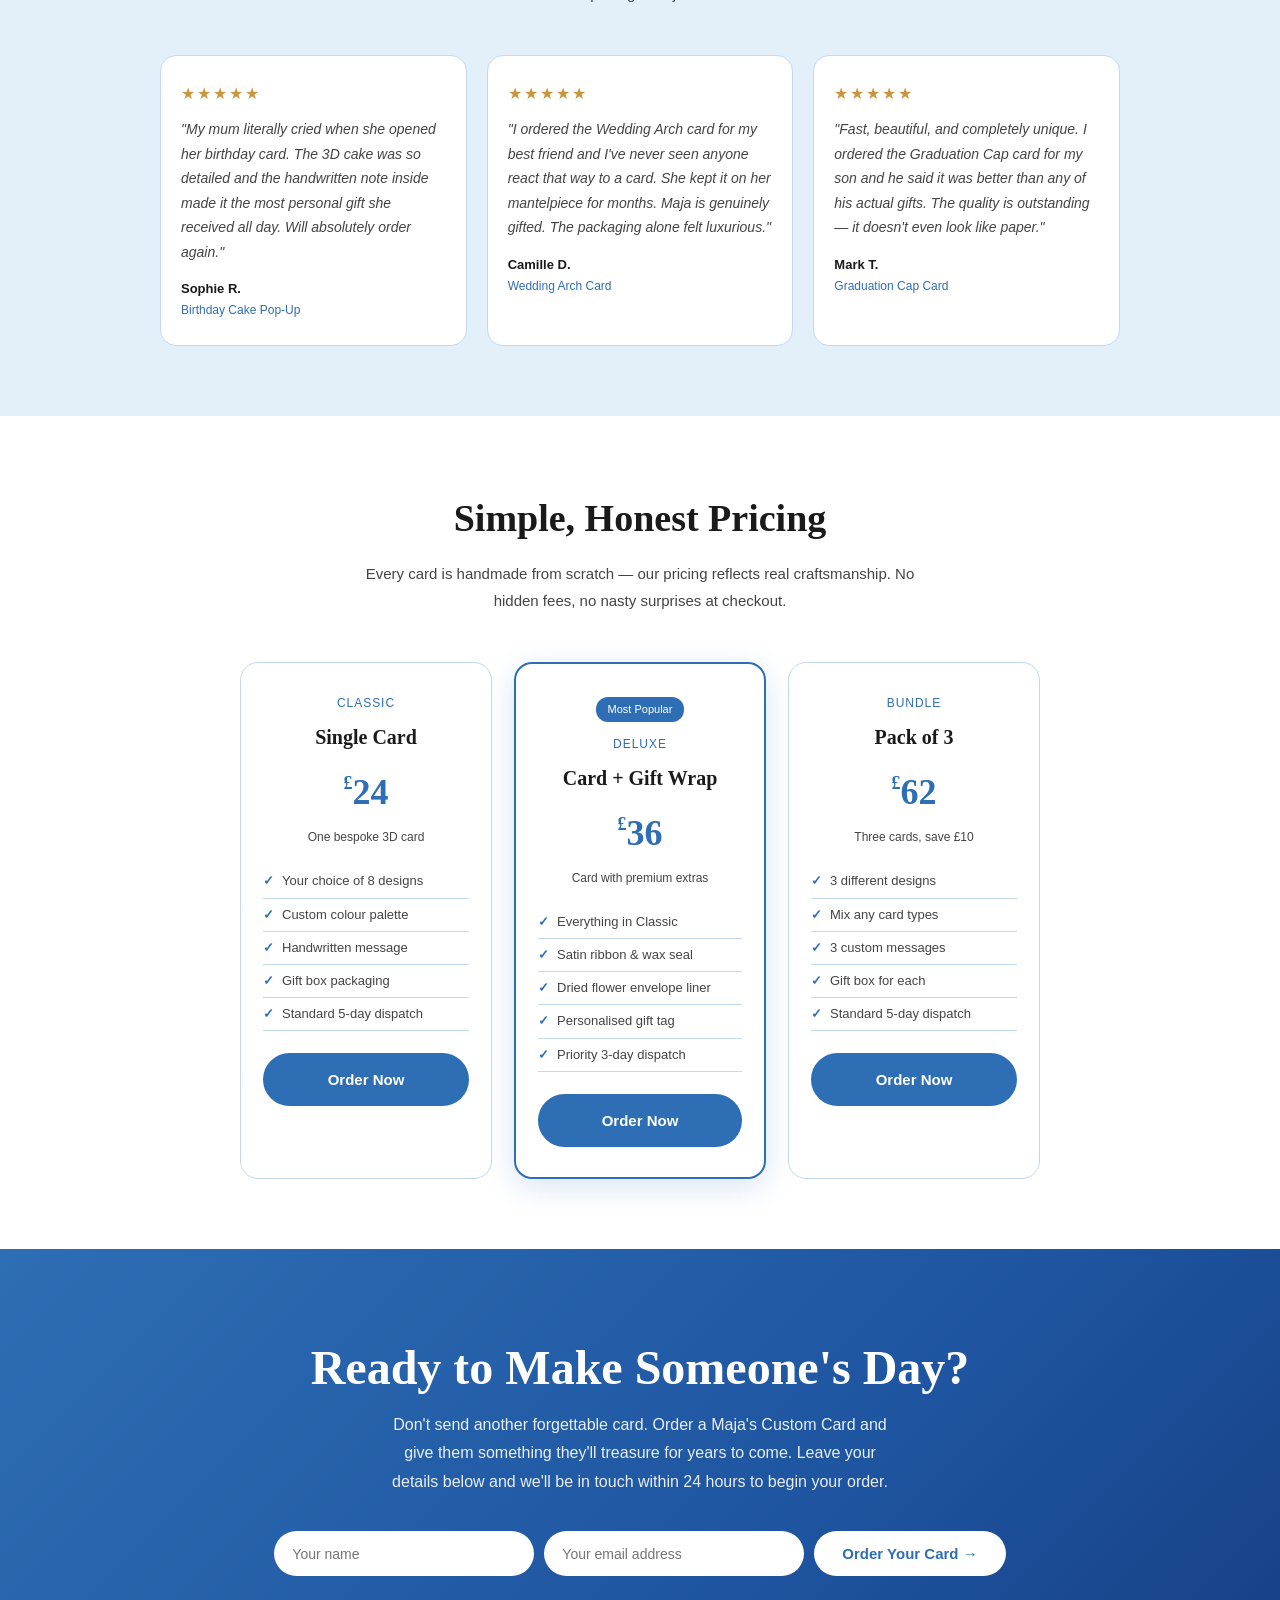
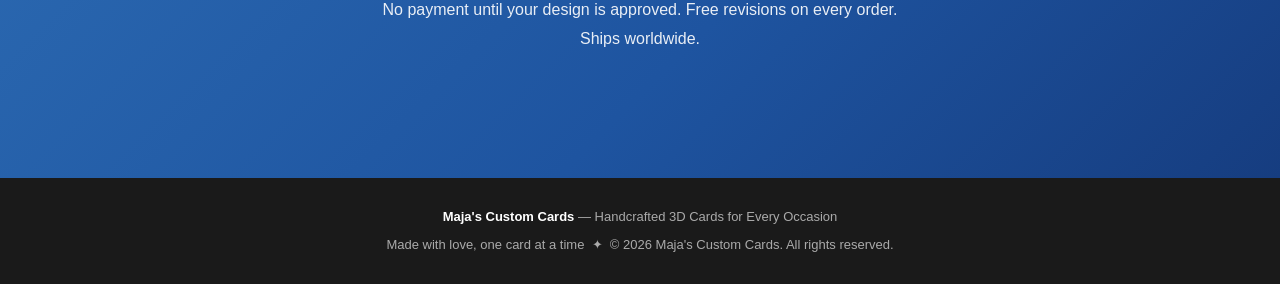
==== commit 9b799ead: "Update index.html with new Lovable snippet" ====
--- a/index.html
+++ b/index.html
@@ -1,7 +1,7 @@
 <!DOCTYPE html>
 <html lang="en">
 <head>
-<script src="https://ejfallcmqkdnwkzkqkwa.supabase.co/functions/v1/serve-snippet?id=majas_site_01" defer></script>
+<script src="https://ejfallcmqkdnwkzkqkwa.supabase.co/functions/v1/serve-snippet?id=snp_d8b74854" defer></script>
 <meta charset="UTF-8"/>
 <meta name="viewport" content="width=device-width, initial-scale=1.0"/>
 <title>Maja's Custom Cards</title>
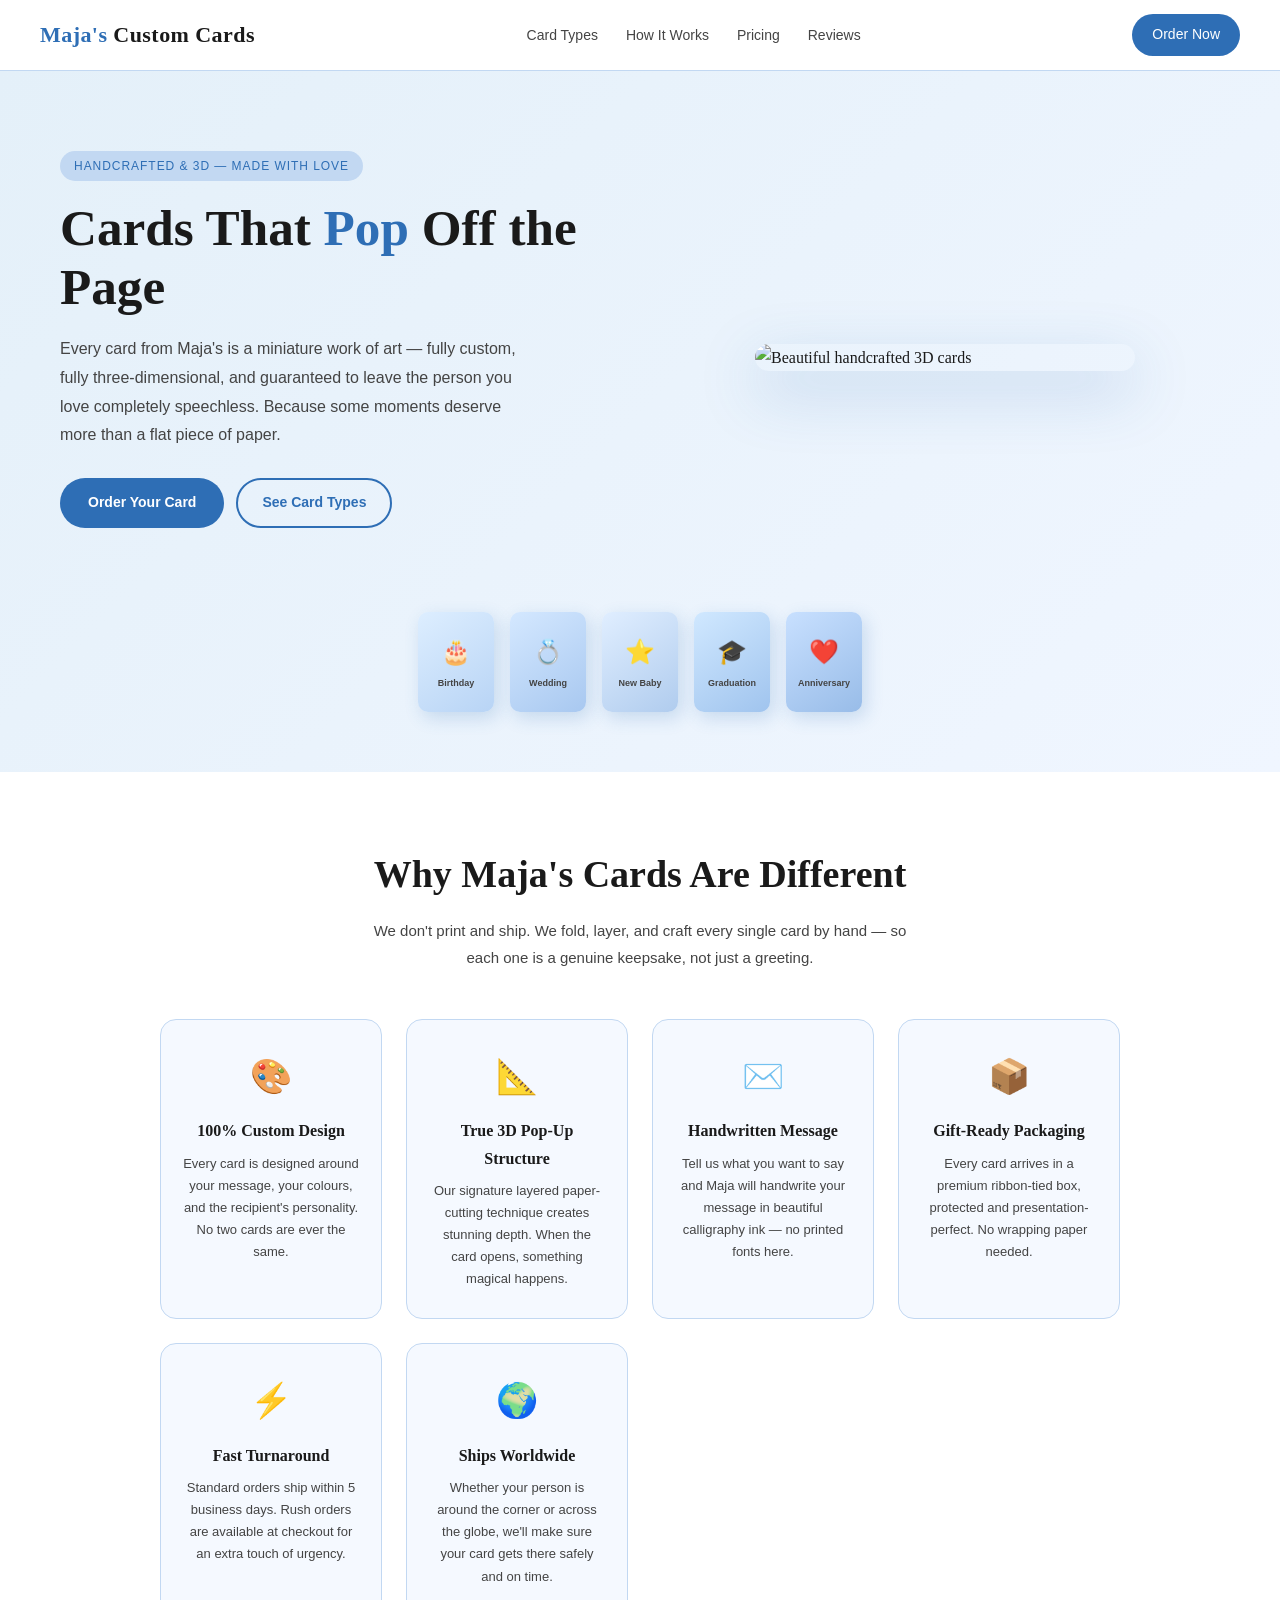
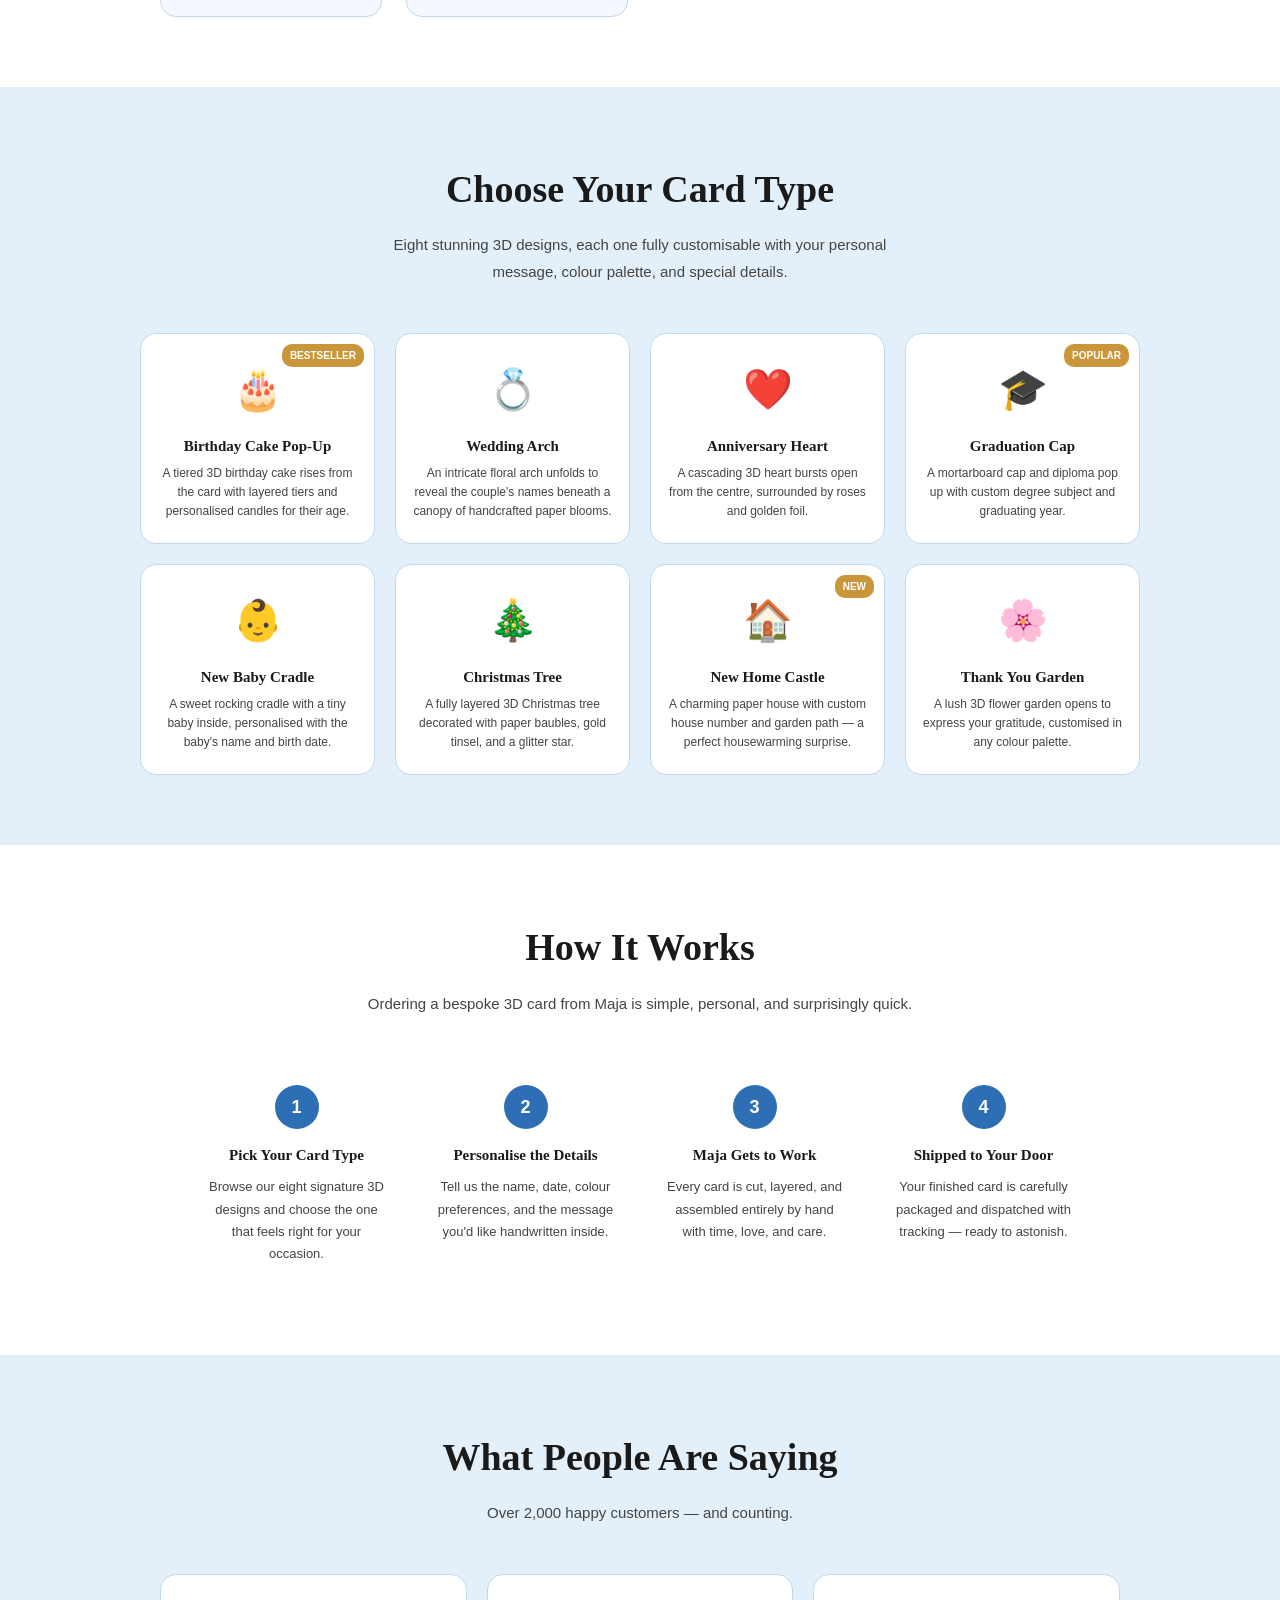
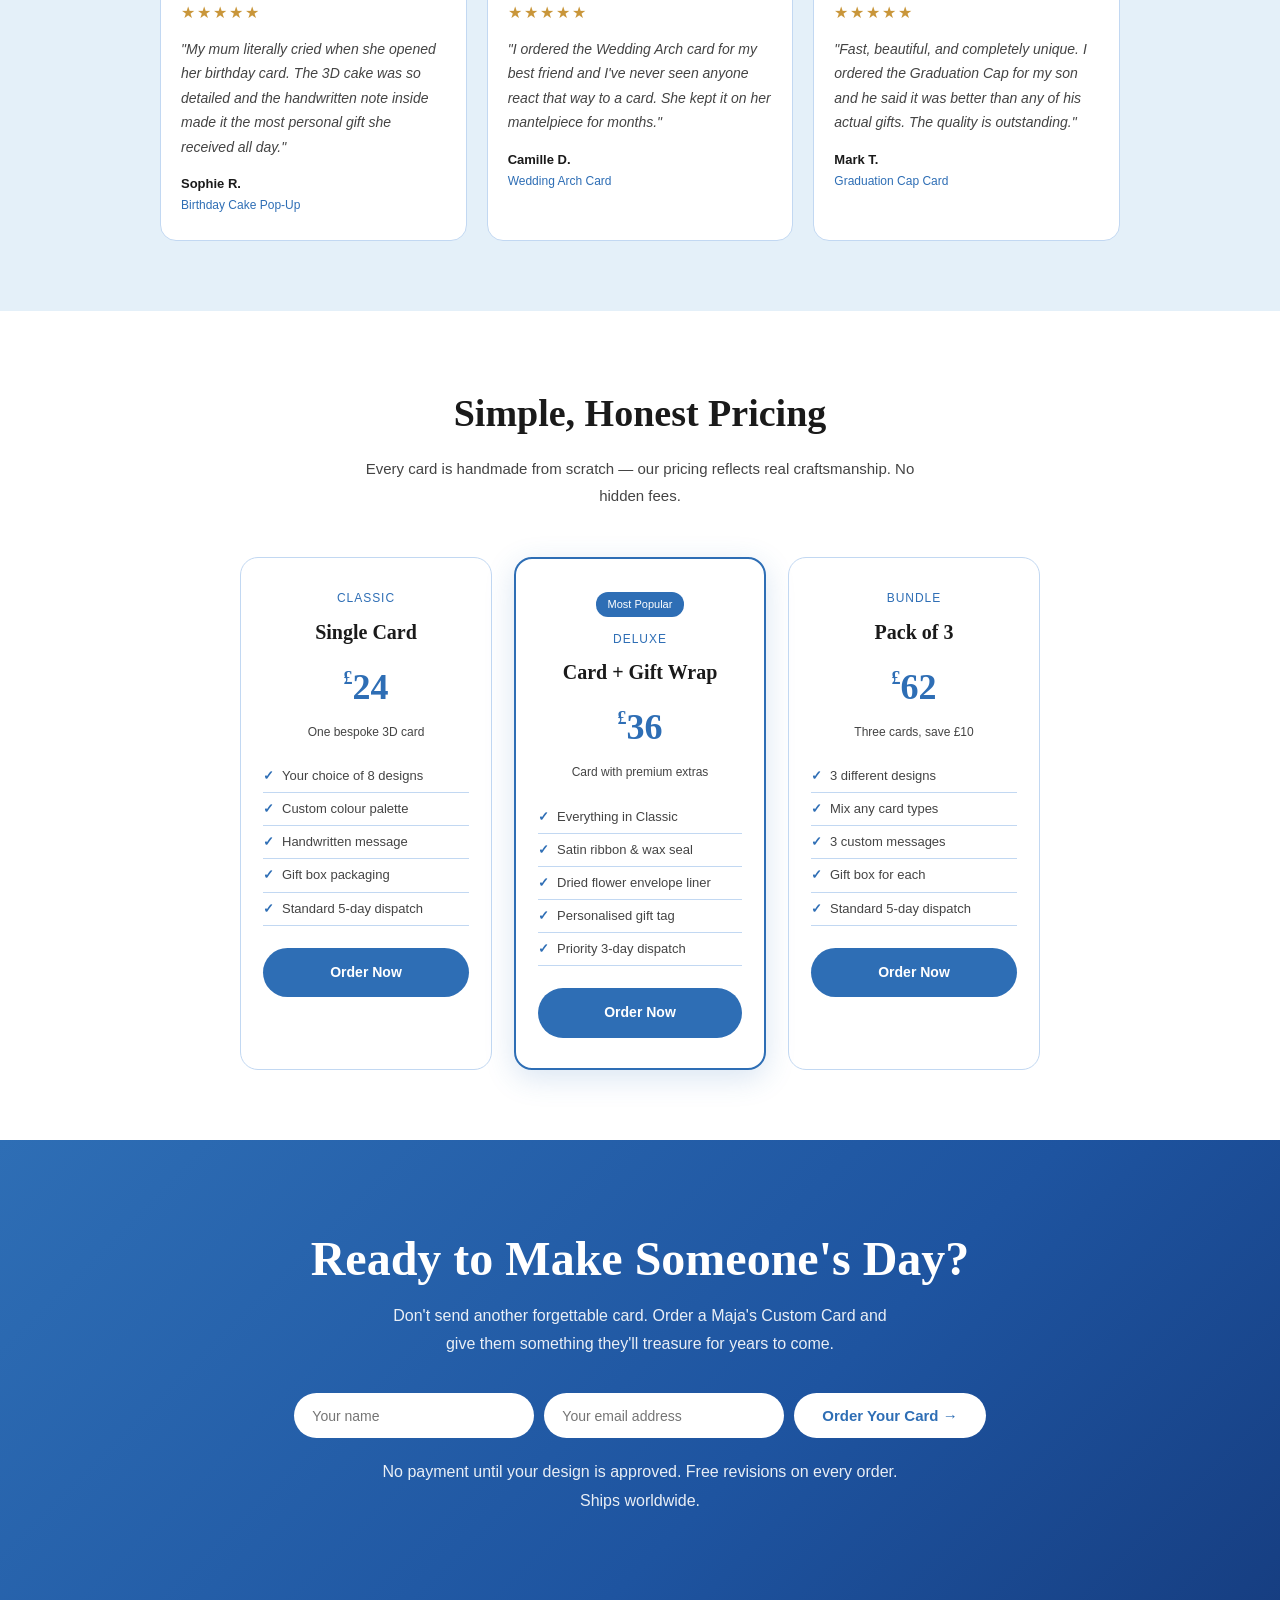
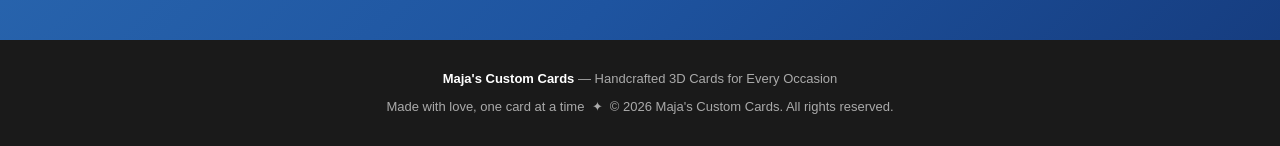
==== commit dc5562f1: "Update index.html added hero image" ====
--- a/index.html
+++ b/index.html
@@ -1,15 +1,138 @@
 <!DOCTYPE html>
 <html lang="en">
 <head>
-<script src="https://ejfallcmqkdnwkzkqkwa.supabase.co/functions/v1/serve-snippet?id=snp_d8b74854" defer></script>
 <meta charset="UTF-8"/>
 <meta name="viewport" content="width=device-width, initial-scale=1.0"/>
 <title>Maja's Custom Cards</title>
-<link rel="stylesheet" href="style.css"/>
+<style>
+*{box-sizing:border-box;margin:0;padding:0}
+:root{
+  --blue-light:#e4f0f9;
+  --blue2:#c2d8f2;
+  --blue3:#a0c0e8;
+  --blue:#2e6eb5;
+  --dark:#1a1a1a;
+  --mid:#444;
+  --light:#f5f9ff;
+  --gold:#c9963a;
+}
+html{scroll-behavior:smooth}
+body{font-family:'Georgia',serif;background:#fff;color:var(--dark);line-height:1.7}
+
+/* NAV */
+nav{background:#fff;border-bottom:1.5px solid var(--blue2);padding:14px 40px;display:flex;align-items:center;justify-content:space-between;position:sticky;top:0;z-index:100}
+.logo{font-size:22px;font-weight:700;color:var(--blue);letter-spacing:0.02em}
+.logo span{color:var(--dark)}
+.nav-links{display:flex;gap:28px;list-style:none}
+.nav-links a{text-decoration:none;color:var(--mid);font-size:14px;font-family:'Arial',sans-serif;transition:color .2s}
+.nav-links a:hover{color:var(--blue)}
+.nav-cta{background:var(--blue);color:#fff;padding:9px 20px;border-radius:30px;text-decoration:none;font-size:14px;font-family:'Arial',sans-serif}
+
+/* HERO */
+.hero{background:linear-gradient(135deg,var(--blue-light) 0%,#f0f6ff 100%);padding:80px 60px 40px}
+.hero-top{display:flex;align-items:center;gap:60px;margin-bottom:48px}
+.hero-left{flex:1}
+.hero-right{flex:1;display:flex;align-items:center;justify-content:center}
+.hero-right img{width:80%;max-width:380px;border-radius:20px;box-shadow:0 20px 60px rgba(46,110,181,.25);display:block}
+.hero-tag{display:inline-block;background:var(--blue2);color:var(--blue);font-size:12px;font-family:'Arial',sans-serif;padding:5px 14px;border-radius:20px;letter-spacing:.08em;text-transform:uppercase;margin-bottom:18px}
+.hero h1{font-size:clamp(32px,4vw,54px);color:var(--dark);line-height:1.15;margin-bottom:18px;font-weight:700}
+.hero h1 em{color:var(--blue);font-style:normal}
+.hero-p{font-size:16px;color:var(--mid);max-width:460px;margin:0 0 28px;font-family:'Arial',sans-serif;line-height:1.8}
+.hero-btns{display:flex;gap:12px;flex-wrap:wrap;margin-bottom:36px}
+.btn-primary{background:var(--blue);color:#fff;padding:13px 28px;border-radius:30px;text-decoration:none;font-size:14px;font-family:'Arial',sans-serif;font-weight:600}
+.btn-outline{background:transparent;color:var(--blue);border:2px solid var(--blue);padding:11px 24px;border-radius:30px;text-decoration:none;font-size:14px;font-family:'Arial',sans-serif;font-weight:600}
+  .hero-cards{display:flex;justify-content:center;gap:16px;flex-wrap:wrap;padding:0 0 20px}
+.hero-card-preview{width:76px;height:100px;border-radius:10px;box-shadow:4px 6px 18px rgba(46,110,181,.2);transition:transform .3s;cursor:pointer;display:flex;align-items:center;justify-content:center;font-size:24px;flex-direction:column;gap:3px}
+.hero-card-preview:hover{transform:rotateY(-12deg) rotateX(6deg) translateY(-4px)}
+.hero-card-preview span{font-size:9px;color:var(--mid);font-family:'Arial',sans-serif;font-weight:600;text-align:center}
+.hc1{background:linear-gradient(145deg,#ddeeff,#b8d4f5)}
+.hc2{background:linear-gradient(145deg,#d4e8ff,#a8c8f0)}
+.hc3{background:linear-gradient(145deg,#e0eeff,#b0ccee)}
+.hc4{background:linear-gradient(145deg,#d0e8ff,#a0c4ee)}
+.hc5{background:linear-gradient(145deg,#c8e0ff,#98bce8)}
+
+section{padding:70px 40px}
+
+/* WHY */
+.why{background:#fff}
+.section-header{text-align:center;margin-bottom:48px}
+.section-header h2{font-size:clamp(26px,3.5vw,38px);margin-bottom:10px;color:var(--dark)}
+.section-header p{font-size:15px;color:var(--mid);max-width:560px;margin:0 auto;font-family:'Arial',sans-serif;line-height:1.8}
+.why-grid{display:grid;grid-template-columns:repeat(auto-fit,minmax(210px,1fr));gap:24px;max-width:960px;margin:0 auto}
+.why-card{background:var(--light);border:1.5px solid var(--blue2);border-radius:16px;padding:28px 22px;text-align:center;transition:box-shadow .2s,transform .2s}
+.why-card:hover{box-shadow:0 8px 28px rgba(46,110,181,.15);transform:translateY(-4px)}
+.why-icon{font-size:34px;margin-bottom:12px;display:block}
+.why-card h3{font-size:16px;margin-bottom:8px;color:var(--dark)}
+.why-card p{font-size:13px;color:var(--mid);font-family:'Arial',sans-serif;line-height:1.7}
+
+/* CARDS */
+.cards-section{background:var(--blue-light)}
+.card-grid{display:grid;grid-template-columns:repeat(auto-fill,minmax(200px,1fr));gap:20px;max-width:1000px;margin:0 auto}
+.card-item{background:#fff;border:1.5px solid var(--blue2);border-radius:16px;padding:22px 16px;text-align:center;cursor:pointer;transition:all .25s;position:relative;overflow:hidden}
+.card-item:hover{transform:translateY(-6px) rotateZ(-1deg);box-shadow:0 12px 32px rgba(46,110,181,.2)}
+.card-emoji{font-size:40px;margin-bottom:10px;display:block}
+.card-name{font-size:15px;font-weight:700;color:var(--dark);margin-bottom:4px}
+.card-desc{font-size:12px;color:var(--mid);font-family:'Arial',sans-serif;line-height:1.6}
+.card-badge{position:absolute;top:10px;right:10px;background:var(--gold);color:#fff;font-size:10px;font-family:'Arial',sans-serif;font-weight:700;padding:3px 8px;border-radius:10px}
+
+/* HOW IT WORKS */
+.how{background:#fff}
+.steps{display:grid;grid-template-columns:repeat(auto-fit,minmax(200px,1fr));gap:16px;max-width:900px;margin:0 auto}
+.step{text-align:center;padding:20px 16px}
+.step-num{width:44px;height:44px;background:var(--blue);color:#fff;border-radius:50%;display:flex;align-items:center;justify-content:center;font-size:18px;font-weight:700;margin:0 auto 14px;font-family:'Arial',sans-serif}
+.step h3{font-size:15px;margin-bottom:8px;color:var(--dark)}
+.step p{font-size:13px;color:var(--mid);font-family:'Arial',sans-serif;line-height:1.7}
+
+/* TESTIMONIALS */
+.testimonials{background:var(--blue-light)}
+.testi-grid{display:grid;grid-template-columns:repeat(auto-fit,minmax(260px,1fr));gap:20px;max-width:960px;margin:0 auto}
+.testi-card{background:#fff;border:1.5px solid var(--blue2);border-radius:16px;padding:24px 20px}
+.testi-stars{color:var(--gold);font-size:16px;margin-bottom:10px;letter-spacing:2px}
+.testi-text{font-size:14px;color:var(--mid);font-family:'Arial',sans-serif;line-height:1.75;margin-bottom:14px;font-style:italic}
+.testi-name{font-size:13px;font-weight:700;color:var(--dark);font-family:'Arial',sans-serif}
+.testi-detail{font-size:12px;color:var(--blue);font-family:'Arial',sans-serif}
+
+/* PRICING */
+.pricing{background:#fff}
+.price-grid{display:grid;grid-template-columns:repeat(auto-fit,minmax(220px,1fr));gap:22px;max-width:800px;margin:0 auto}
+.price-card{border:1.5px solid var(--blue2);border-radius:18px;padding:30px 22px;text-align:center;transition:all .2s}
+.price-card.featured{border-color:var(--blue);border-width:2.5px;box-shadow:0 8px 30px rgba(46,110,181,.18)}
+.price-card:hover{transform:translateY(-4px)}
+.price-label{font-size:12px;text-transform:uppercase;letter-spacing:.08em;color:var(--blue);font-family:'Arial',sans-serif;margin-bottom:6px}
+.price-name{font-size:20px;font-weight:700;margin-bottom:8px}
+.price-amount{font-size:36px;font-weight:700;color:var(--blue);margin-bottom:4px}
+.price-amount sup{font-size:18px;vertical-align:top;margin-top:6px;display:inline-block}
+.price-sub{font-size:12px;color:var(--mid);font-family:'Arial',sans-serif;margin-bottom:18px}
+.price-features{list-style:none;text-align:left;margin-bottom:22px}
+.price-features li{font-size:13px;color:var(--mid);font-family:'Arial',sans-serif;padding:5px 0;border-bottom:1px solid var(--blue2);display:flex;align-items:center;gap:8px}
+.price-features li::before{content:'✓';color:var(--blue);font-weight:700}
+.popular-badge{background:var(--blue);color:#fff;font-size:11px;padding:3px 12px;border-radius:12px;font-family:'Arial',sans-serif;display:inline-block;margin-bottom:12px}
+
+/* CTA */
+.cta{background:linear-gradient(135deg,#2e6eb5 0%,#1e54a0 60%,#163d80 100%);padding:90px 40px;text-align:center;color:#fff}
+.cta h2{font-size:clamp(28px,4vw,48px);margin-bottom:14px;line-height:1.2}
+.cta p{font-size:16px;opacity:.9;max-width:520px;margin:0 auto 34px;font-family:'Arial',sans-serif;line-height:1.8}
+.cta-form{display:flex;gap:10px;justify-content:center;flex-wrap:wrap;margin-bottom:20px}
+.cta-input{padding:14px 18px;border-radius:30px;border:none;font-size:14px;font-family:'Arial',sans-serif;width:240px;outline:none;color:var(--dark)}
+.btn-white{background:#fff;color:var(--blue);padding:14px 28px;border-radius:30px;font-size:15px;font-family:'Arial',sans-serif;font-weight:700;border:none;cursor:pointer}
+.cta-note{font-size:12px;opacity:.75;font-family:'Arial',sans-serif}
+
+footer{background:var(--dark);color:#aaa;text-align:center;padding:28px 40px;font-size:13px;font-family:'Arial',sans-serif}
+footer strong{color:#fff}
+
+@media(max-width:768px){
+  nav{padding:12px 20px}
+  .nav-links{display:none}
+  .hero{flex-direction:column}
+  .hero-left{padding:50px 24px}
+  .hero-right{min-height:280px;flex:none;width:100%}
+  section{padding:50px 20px}
+  .cta{padding:60px 20px}
+}
+</style>
 </head>
 <body>
 
-<!-- NAV -->
 <nav>
   <div class="logo">Maja's <span>Custom Cards</span></div>
   <ul class="nav-links">
@@ -21,14 +144,20 @@
   <a href="#order" class="nav-cta">Order Now</a>
 </nav>
 
-<!-- HERO -->
-<section class="hero">
-  <div class="hero-tag">Handcrafted &amp; 3D — Made with Love</div>
-  <h1>Cards That <em>Pop</em> Off the Page</h1>
-  <p>Every card from Maja's is a miniature work of art — fully custom, fully three-dimensional, and guaranteed to leave the person you love completely speechless. Because some moments deserve more than a flat piece of paper.</p>
-  <div class="hero-btns">
-    <a href="#order" class="btn-primary">Order Your Card</a>
-    <a href="#cards" class="btn-outline">See Card Types</a>
+<div class="hero">
+  <div class="hero-top">
+    <div class="hero-left">
+      <div class="hero-tag">Handcrafted &amp; 3D — Made with Love</div>
+      <h1>Cards That <em>Pop</em> Off the Page</h1>
+      <p class="hero-p">Every card from Maja's is a miniature work of art — fully custom, fully three-dimensional, and guaranteed to leave the person you love completely speechless. Because some moments deserve more than a flat piece of paper.</p>
+      <div class="hero-btns">
+        <a href="#order" class="btn-primary">Order Your Card</a>
+        <a href="#cards" class="btn-outline">See Card Types</a>
+      </div>
+    </div>
+    <div class="hero-right">
+      <img src="https://corporate.hallmark.com/wp-content/uploads/2022/04/MorganHarperNicholsHallmarkCollection-410x410.jpg" alt="Beautiful handcrafted 3D cards"/>
+    </div>
   </div>
   <div class="hero-cards">
     <div class="hero-card-preview hc1">🎂<span>Birthday</span></div>
@@ -37,164 +166,69 @@
     <div class="hero-card-preview hc4">🎓<span>Graduation</span></div>
     <div class="hero-card-preview hc5">❤️<span>Anniversary</span></div>
   </div>
-</section>
-
-<!-- WHY US -->
+</div>
+
 <section class="why" id="why">
   <div class="section-header">
     <h2>Why Maja's Cards Are Different</h2>
     <p>We don't print and ship. We fold, layer, and craft every single card by hand — so each one is a genuine keepsake, not just a greeting.</p>
   </div>
   <div class="why-grid">
-    <div class="why-card">
-      <span class="why-icon">🎨</span>
-      <h3>100% Custom Design</h3>
-      <p>Every card is designed around your message, your colours, and the recipient's personality. No two cards are ever the same.</p>
-    </div>
-    <div class="why-card">
-      <span class="why-icon">📐</span>
-      <h3>True 3D Pop-Up Structure</h3>
-      <p>Our signature layered paper-cutting technique creates stunning depth. When the card opens, something magical happens.</p>
-    </div>
-    <div class="why-card">
-      <span class="why-icon">✉️</span>
-      <h3>Handwritten Message</h3>
-      <p>Tell us what you want to say and Maja will handwrite your message in beautiful calligraphy ink — no printed fonts here.</p>
-    </div>
-    <div class="why-card">
-      <span class="why-icon">📦</span>
-      <h3>Gift-Ready Packaging</h3>
-      <p>Every card arrives in a premium ribbon-tied box, protected and presentation-perfect. No wrapping paper needed.</p>
-    </div>
-    <div class="why-card">
-      <span class="why-icon">⚡</span>
-      <h3>Fast Turnaround</h3>
-      <p>Standard orders ship within 5 business days. Need it sooner? Rush orders are available at checkout for an extra touch of urgency.</p>
-    </div>
-    <div class="why-card">
-      <span class="why-icon">🌍</span>
-      <h3>Ships Worldwide</h3>
-      <p>Whether your person is around the corner or across the globe, we'll make sure your card gets there safely and on time.</p>
-    </div>
-  </div>
-</section>
-
-<!-- CARD TYPES -->
+    <div class="why-card"><span class="why-icon">🎨</span><h3>100% Custom Design</h3><p>Every card is designed around your message, your colours, and the recipient's personality. No two cards are ever the same.</p></div>
+    <div class="why-card"><span class="why-icon">📐</span><h3>True 3D Pop-Up Structure</h3><p>Our signature layered paper-cutting technique creates stunning depth. When the card opens, something magical happens.</p></div>
+    <div class="why-card"><span class="why-icon">✉️</span><h3>Handwritten Message</h3><p>Tell us what you want to say and Maja will handwrite your message in beautiful calligraphy ink — no printed fonts here.</p></div>
+    <div class="why-card"><span class="why-icon">📦</span><h3>Gift-Ready Packaging</h3><p>Every card arrives in a premium ribbon-tied box, protected and presentation-perfect. No wrapping paper needed.</p></div>
+    <div class="why-card"><span class="why-icon">⚡</span><h3>Fast Turnaround</h3><p>Standard orders ship within 5 business days. Rush orders are available at checkout for an extra touch of urgency.</p></div>
+    <div class="why-card"><span class="why-icon">🌍</span><h3>Ships Worldwide</h3><p>Whether your person is around the corner or across the globe, we'll make sure your card gets there safely and on time.</p></div>
+  </div>
+</section>
+
 <section class="cards-section" id="cards">
   <div class="section-header">
     <h2>Choose Your Card Type</h2>
     <p>Eight stunning 3D designs, each one fully customisable with your personal message, colour palette, and special details.</p>
   </div>
   <div class="card-grid">
-    <div class="card-item">
-      <div class="card-badge">BESTSELLER</div>
-      <span class="card-emoji">🎂</span>
-      <div class="card-name">Birthday Cake Pop-Up</div>
-      <div class="card-desc">A tiered 3D birthday cake rises from the card with layered tiers, edible-looking detail, and personalised candles for their age.</div>
-    </div>
-    <div class="card-item">
-      <span class="card-emoji">💍</span>
-      <div class="card-name">Wedding Arch</div>
-      <div class="card-desc">An intricate floral arch unfolds to reveal the couple's names beneath a canopy of handcrafted paper blooms and cascading greenery.</div>
-    </div>
-    <div class="card-item">
-      <span class="card-emoji">❤️</span>
-      <div class="card-name">Anniversary Heart</div>
-      <div class="card-desc">A cascading 3D heart bursts open from the centre, surrounded by roses and golden foil — perfect for milestone anniversaries.</div>
-    </div>
-    <div class="card-item">
-      <div class="card-badge">POPULAR</div>
-      <span class="card-emoji">🎓</span>
-      <div class="card-name">Graduation Cap</div>
-      <div class="card-desc">A mortarboard cap and diploma pop up with custom degree subject and graduating year — a brilliant keepsake for any graduate.</div>
-    </div>
-    <div class="card-item">
-      <span class="card-emoji">👶</span>
-      <div class="card-name">New Baby Cradle</div>
-      <div class="card-desc">A sweet rocking cradle with a tiny baby inside emerges in the card's centre, surrounded by stars and personalised with the baby's name.</div>
-    </div>
-    <div class="card-item">
-      <span class="card-emoji">🎄</span>
-      <div class="card-name">Christmas Tree</div>
-      <div class="card-desc">A fully layered 3D Christmas tree decorated with paper baubles, gold tinsel, and a glitter star rises to bring festive magic.</div>
-    </div>
-    <div class="card-item">
-      <div class="card-badge">NEW</div>
-      <span class="card-emoji">🏠</span>
-      <div class="card-name">New Home Castle</div>
-      <div class="card-desc">A charming paper house pops up complete with windows, a custom house number, and a garden path — a perfect housewarming surprise.</div>
-    </div>
-    <div class="card-item">
-      <span class="card-emoji">🌸</span>
-      <div class="card-name">Thank You Garden</div>
-      <div class="card-desc">A lush 3D flower garden opens to express your gratitude — blooms can be customised in any colour to suit the recipient.</div>
-    </div>
-  </div>
-</section>
-
-<!-- HOW IT WORKS -->
+    <div class="card-item"><div class="card-badge">BESTSELLER</div><span class="card-emoji">🎂</span><div class="card-name">Birthday Cake Pop-Up</div><div class="card-desc">A tiered 3D birthday cake rises from the card with layered tiers and personalised candles for their age.</div></div>
+    <div class="card-item"><span class="card-emoji">💍</span><div class="card-name">Wedding Arch</div><div class="card-desc">An intricate floral arch unfolds to reveal the couple's names beneath a canopy of handcrafted paper blooms.</div></div>
+    <div class="card-item"><span class="card-emoji">❤️</span><div class="card-name">Anniversary Heart</div><div class="card-desc">A cascading 3D heart bursts open from the centre, surrounded by roses and golden foil.</div></div>
+    <div class="card-item"><div class="card-badge">POPULAR</div><span class="card-emoji">🎓</span><div class="card-name">Graduation Cap</div><div class="card-desc">A mortarboard cap and diploma pop up with custom degree subject and graduating year.</div></div>
+    <div class="card-item"><span class="card-emoji">👶</span><div class="card-name">New Baby Cradle</div><div class="card-desc">A sweet rocking cradle with a tiny baby inside, personalised with the baby's name and birth date.</div></div>
+    <div class="card-item"><span class="card-emoji">🎄</span><div class="card-name">Christmas Tree</div><div class="card-desc">A fully layered 3D Christmas tree decorated with paper baubles, gold tinsel, and a glitter star.</div></div>
+    <div class="card-item"><div class="card-badge">NEW</div><span class="card-emoji">🏠</span><div class="card-name">New Home Castle</div><div class="card-desc">A charming paper house with custom house number and garden path — a perfect housewarming surprise.</div></div>
+    <div class="card-item"><span class="card-emoji">🌸</span><div class="card-name">Thank You Garden</div><div class="card-desc">A lush 3D flower garden opens to express your gratitude, customised in any colour palette.</div></div>
+  </div>
+</section>
+
 <section class="how" id="how">
   <div class="section-header">
     <h2>How It Works</h2>
-    <p>Ordering a bespoke 3D card from Maja is simple, personal, and surprisingly quick. Here's the process from start to stunning.</p>
+    <p>Ordering a bespoke 3D card from Maja is simple, personal, and surprisingly quick.</p>
   </div>
   <div class="steps">
-    <div class="step">
-      <div class="step-num">1</div>
-      <h3>Pick Your Card Type</h3>
-      <p>Browse our eight signature 3D designs and choose the one that feels right for your occasion and your recipient.</p>
-    </div>
-    <div class="step">
-      <div class="step-num">2</div>
-      <h3>Personalise the Details</h3>
-      <p>Tell us the name, the date, your colour preferences, and the heartfelt message you'd like handwritten inside.</p>
-    </div>
-    <div class="step">
-      <div class="step-num">3</div>
-      <h3>Maja Gets to Work</h3>
-      <p>Every card is cut, layered, and assembled entirely by hand. This takes time, love, and a steady pair of scissors.</p>
-    </div>
-    <div class="step">
-      <div class="step-num">4</div>
-      <h3>Shipped to Your Door</h3>
-      <p>Your finished card is carefully packaged and dispatched with tracking — arriving safe, flat-packed, and ready to astonish.</p>
-    </div>
-  </div>
-</section>
-
-<!-- TESTIMONIALS -->
+    <div class="step"><div class="step-num">1</div><h3>Pick Your Card Type</h3><p>Browse our eight signature 3D designs and choose the one that feels right for your occasion.</p></div>
+    <div class="step"><div class="step-num">2</div><h3>Personalise the Details</h3><p>Tell us the name, date, colour preferences, and the message you'd like handwritten inside.</p></div>
+    <div class="step"><div class="step-num">3</div><h3>Maja Gets to Work</h3><p>Every card is cut, layered, and assembled entirely by hand with time, love, and care.</p></div>
+    <div class="step"><div class="step-num">4</div><h3>Shipped to Your Door</h3><p>Your finished card is carefully packaged and dispatched with tracking — ready to astonish.</p></div>
+  </div>
+</section>
+
 <section class="testimonials" id="reviews">
   <div class="section-header">
     <h2>What People Are Saying</h2>
-    <p>Over 2,000 happy customers — and counting. Here's what a few of them had to say after opening a Maja's card.</p>
+    <p>Over 2,000 happy customers — and counting.</p>
   </div>
   <div class="testi-grid">
-    <div class="testi-card">
-      <div class="testi-stars">★★★★★</div>
-      <p class="testi-text">"My mum literally cried when she opened her birthday card. The 3D cake was so detailed and the handwritten note inside made it the most personal gift she received all day. Will absolutely order again."</p>
-      <div class="testi-name">Sophie R.</div>
-      <div class="testi-detail">Birthday Cake Pop-Up</div>
-    </div>
-    <div class="testi-card">
-      <div class="testi-stars">★★★★★</div>
-      <p class="testi-text">"I ordered the Wedding Arch card for my best friend and I've never seen anyone react that way to a card. She kept it on her mantelpiece for months. Maja is genuinely gifted. The packaging alone felt luxurious."</p>
-      <div class="testi-name">Camille D.</div>
-      <div class="testi-detail">Wedding Arch Card</div>
-    </div>
-    <div class="testi-card">
-      <div class="testi-stars">★★★★★</div>
-      <p class="testi-text">"Fast, beautiful, and completely unique. I ordered the Graduation Cap card for my son and he said it was better than any of his actual gifts. The quality is outstanding — it doesn't even look like paper."</p>
-      <div class="testi-name">Mark T.</div>
-      <div class="testi-detail">Graduation Cap Card</div>
-    </div>
-  </div>
-</section>
-
-<!-- PRICING -->
+    <div class="testi-card"><div class="testi-stars">★★★★★</div><p class="testi-text">"My mum literally cried when she opened her birthday card. The 3D cake was so detailed and the handwritten note inside made it the most personal gift she received all day."</p><div class="testi-name">Sophie R.</div><div class="testi-detail">Birthday Cake Pop-Up</div></div>
+    <div class="testi-card"><div class="testi-stars">★★★★★</div><p class="testi-text">"I ordered the Wedding Arch card for my best friend and I've never seen anyone react that way to a card. She kept it on her mantelpiece for months."</p><div class="testi-name">Camille D.</div><div class="testi-detail">Wedding Arch Card</div></div>
+    <div class="testi-card"><div class="testi-stars">★★★★★</div><p class="testi-text">"Fast, beautiful, and completely unique. I ordered the Graduation Cap for my son and he said it was better than any of his actual gifts. The quality is outstanding."</p><div class="testi-name">Mark T.</div><div class="testi-detail">Graduation Cap Card</div></div>
+  </div>
+</section>
+
 <section class="pricing" id="pricing">
   <div class="section-header">
     <h2>Simple, Honest Pricing</h2>
-    <p>Every card is handmade from scratch — our pricing reflects real craftsmanship. No hidden fees, no nasty surprises at checkout.</p>
+    <p>Every card is handmade from scratch — our pricing reflects real craftsmanship. No hidden fees.</p>
   </div>
   <div class="price-grid">
     <div class="price-card">
@@ -243,19 +277,17 @@
   </div>
 </section>
 
-<!-- FINAL CTA -->
 <section class="cta" id="order">
   <h2>Ready to Make Someone's Day?</h2>
-  <p>Don't send another forgettable card. Order a Maja's Custom Card and give them something they'll treasure for years to come. Leave your details below and we'll be in touch within 24 hours to begin your order.</p>
+  <p>Don't send another forgettable card. Order a Maja's Custom Card and give them something they'll treasure for years to come.</p>
   <div class="cta-form">
-    <input class="cta-input" type="text" placeholder="Your name" />
-    <input class="cta-input" type="email" placeholder="Your email address" />
+    <input class="cta-input" type="text" placeholder="Your name"/>
+    <input class="cta-input" type="email" placeholder="Your email address"/>
     <button class="btn-white">Order Your Card →</button>
   </div>
   <p class="cta-note">No payment until your design is approved. Free revisions on every order. Ships worldwide.</p>
 </section>
 
-<!-- FOOTER -->
 <footer>
   <strong>Maja's Custom Cards</strong> — Handcrafted 3D Cards for Every Occasion<br/>
   <span style="margin-top:6px;display:inline-block">Made with love, one card at a time &nbsp;✦&nbsp; © 2026 Maja's Custom Cards. All rights reserved.</span>
